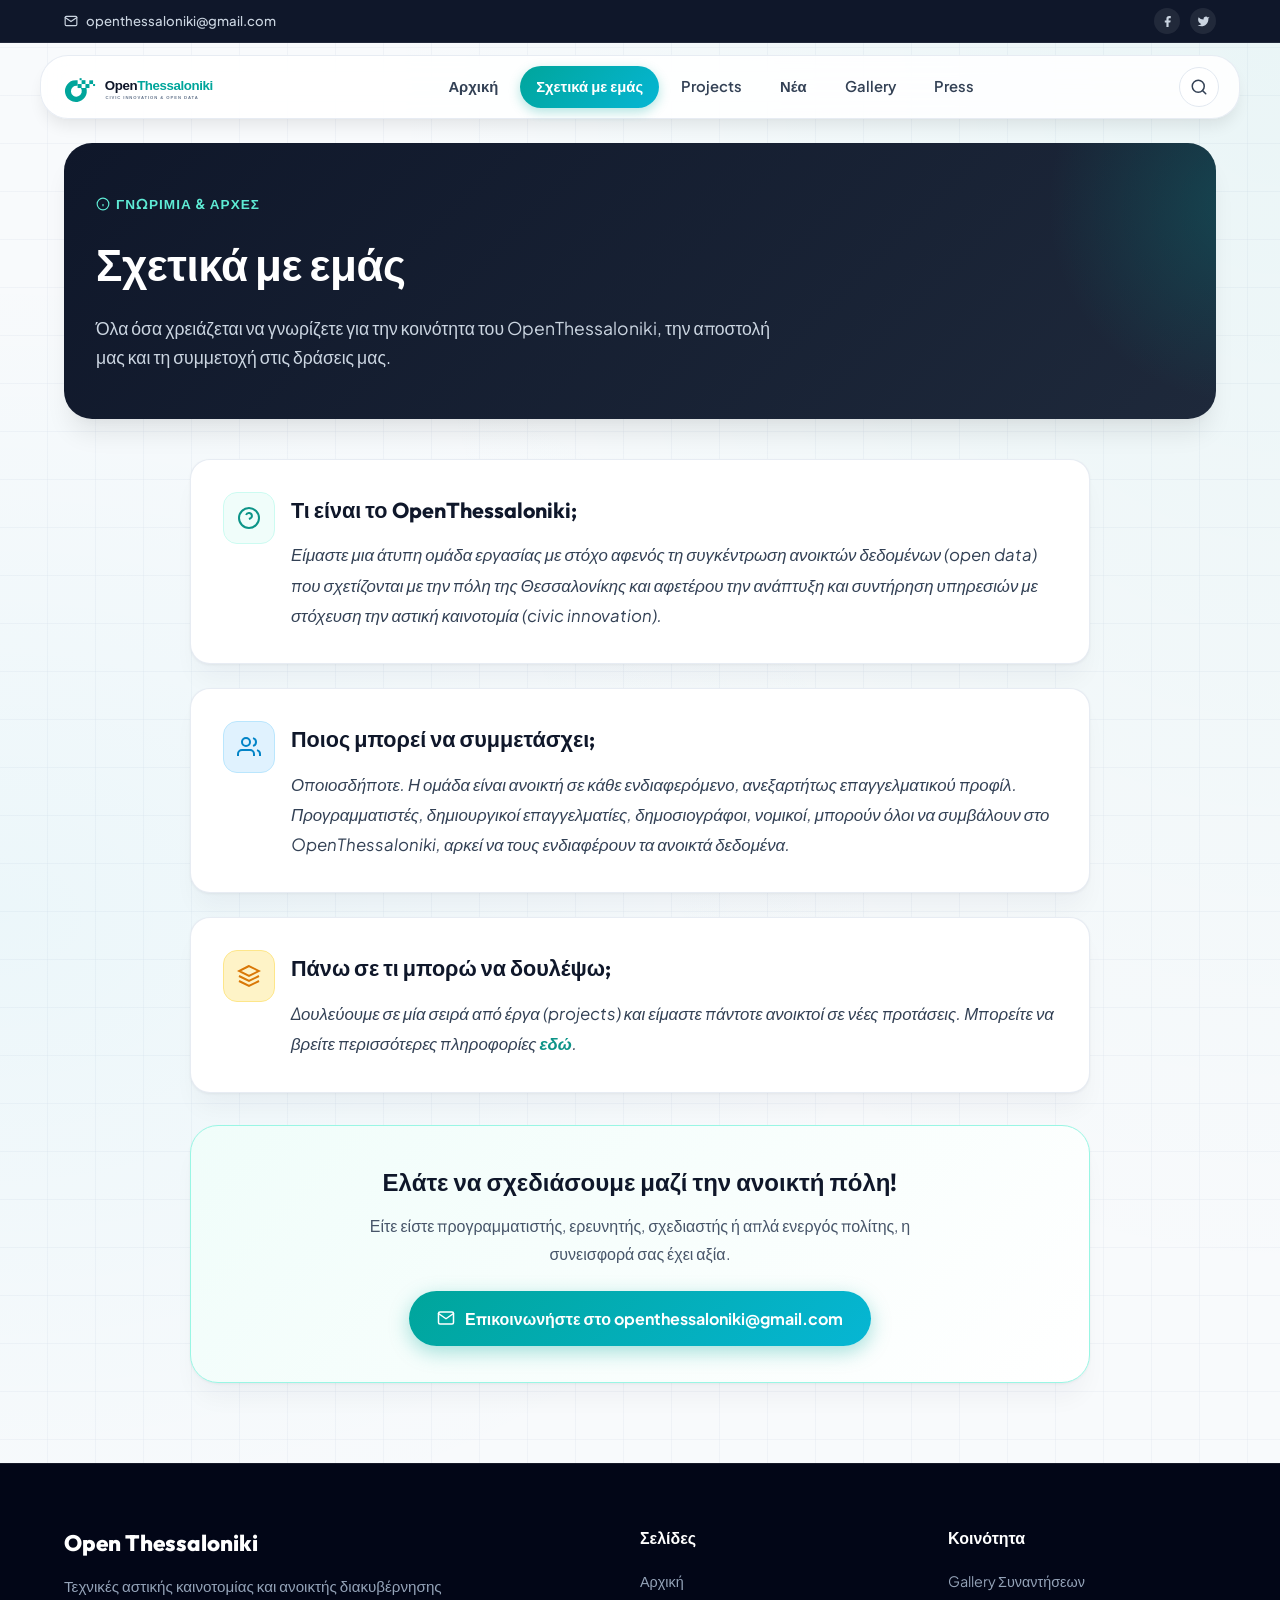
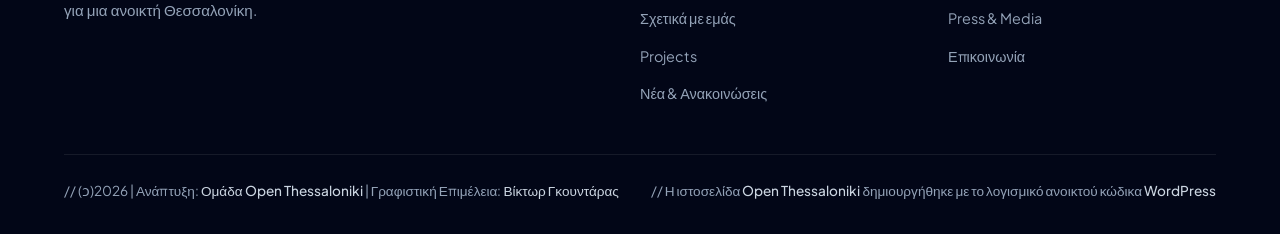
==== about.html @ 854322c7 "initial" ====
<!DOCTYPE html>
<html lang="el">
<head>
  <meta charset="UTF-8">
  <meta name="viewport" content="width=device-width, initial-scale=1.0">
  <title>Σχετικά με εμάς – Open Thessaloniki</title>
  <meta name="description" content="Μάθετε περισσότερα για την ομάδα του OpenThessaloniki, τις αρχές των ανοικτών δεδομένων και πώς μπορείτε να συμμετέχετε ενεργά.">
  <link rel="preconnect" href="https://fonts.googleapis.com">
  <link rel="preconnect" href="https://fonts.gstatic.com" crossorigin>
  <link rel="stylesheet" href="css/style.css">
  <link rel="icon" type="image/svg+xml" href="assets/icon.svg">
</head>
<body>

  <!-- Top Announcement Bar -->
  <div class="top-announcement">
    <div class="container">
      <a href="mailto:openthessaloniki@gmail.com" class="top-email" title="Mail Us">
        <svg width="14" height="14" viewBox="0 0 24 24" fill="none" stroke="currentColor" stroke-width="2" stroke-linecap="round" stroke-linejoin="round"><path d="M4 4h16c1.1 0 2 .9 2 2v12c0 1.1-.9 2-2 2H4c-1.1 0-2-.9-2-2V6c0-1.1.9-2 2-2z"></path><polyline points="22,6 12,13 2,6"></polyline></svg>
        openthessaloniki@gmail.com
      </a>
      <div class="top-socials">
        <a href="http://www.facebook.com/openthessaloniki" title="Open Thessaloniki on Facebook" target="_blank" rel="noopener noreferrer" aria-label="Facebook">
          <svg width="13" height="13" viewBox="0 0 24 24" fill="currentColor"><path d="M18 2h-3a5 5 0 0 0-5 5v3H7v4h3v8h4v-8h3l1-4h-4V7a1 1 0 0 1 1-1h3z"/></svg>
        </a>
        <a href="https://twitter.com/openthessalonik" title="Open Thessaloniki on Twitter" target="_blank" rel="noopener noreferrer" aria-label="Twitter">
          <svg width="13" height="13" viewBox="0 0 24 24" fill="currentColor"><path d="M23 3a10.9 10.9 0 0 1-3.14 1.53 4.48 4.48 0 0 0-7.86 3v1A10.66 10.66 0 0 1 3 4s-4 9 5 13a11.64 11.64 0 0 1-7 2c9 5 20 0 20-11.5a4.5 4.5 0 0 0-.08-.83A7.72 7.72 0 0 0 23 3z"/></svg>
        </a>
      </div>
    </div>
  </div>

  <!-- Floating Sticky Header -->
  <header class="site-header">
    <div class="navbar-container">
      <a href="index.html" class="brand-wrapper" title="Open Thessaloniki">
        <img src="assets/logo.svg" alt="Open Thessaloniki" class="brand-logo-img">
      </a>

      <button class="mobile-toggle-btn" aria-expanded="false" aria-label="Μενού πλοήγησης">
        <svg width="18" height="18" viewBox="0 0 24 24" fill="none" stroke="currentColor" stroke-width="2" stroke-linecap="round" stroke-linejoin="round"><line x1="3" y1="12" x2="21" y2="12"></line><line x1="3" y1="6" x2="21" y2="6"></line><line x1="3" y1="18" x2="21" y2="18"></line></svg>
        Μενού
      </button>

      <nav aria-label="Κεντρική Πλοήγηση">
        <ul class="nav-links-list">
          <li class="nav-item"><a href="index.html">Αρχική</a></li>
          <li class="nav-item active"><a href="about.html" aria-current="page">Σχετικά με εμάς</a></li>
          <li class="nav-item"><a href="projects.html">Projects</a></li>
          <li class="nav-item"><a href="news.html">Νέα</a></li>
          <li class="nav-item"><a href="gallery.html">Gallery</a></li>
          <li class="nav-item"><a href="press.html">Press</a></li>
        </ul>
      </nav>

      <div class="nav-actions">
        <button class="btn-icon search-toggle-btn" aria-label="Αναζήτηση">
          <svg width="18" height="18" viewBox="0 0 24 24" fill="none" stroke="currentColor" stroke-width="2" stroke-linecap="round" stroke-linejoin="round"><circle cx="11" cy="11" r="8"></circle><line x1="21" y1="21" x2="16.65" y2="16.65"></line></svg>
        </button>
        <div class="search-modal">
          <form class="search-form-wrap">
            <div class="search-input-group">
              <svg width="16" height="16" viewBox="0 0 24 24" fill="none" stroke="currentColor" stroke-width="2"><circle cx="11" cy="11" r="8"></circle><line x1="21" y1="21" x2="16.65" y2="16.65"></line></svg>
              <input type="search" placeholder="Αναζήτηση στην ιστοσελίδα..." class="search-input-field" aria-label="Όρος αναζήτησης">
              <button type="submit" class="btn-primary" style="padding: 6px 14px; font-size: 0.85rem;">Αναζήτηση</button>
            </div>
          </form>
        </div>
      </div>
    </div>
  </header>

  <main class="container">
    <!-- Page Header Banner -->
    <section class="page-header-banner">
      <span class="page-header-tag">
        <svg width="14" height="14" viewBox="0 0 24 24" fill="none" stroke="currentColor" stroke-width="2"><circle cx="12" cy="12" r="10"></circle><line x1="12" y1="16" x2="12" y2="12"></line><line x1="12" y1="8" x2="12.01" y2="8"></line></svg>
        Γνωριμία &amp; Αρχές
      </span>
      <h1 class="page-header-title">Σχετικά με εμάς</h1>
      <p class="page-header-lead">
        Όλα όσα χρειάζεται να γνωρίζετε για την κοινότητα του OpenThessaloniki, την αποστολή μας και τη συμμετοχή στις δράσεις μας.
      </p>
    </section>

    <!-- Q&A Content Cards -->
    <div style="max-width: 900px; margin: 0 auto 60px;">
      <!-- Question 1 -->
      <div class="bento-card" style="margin-bottom: 24px; padding: 32px;">
        <div style="display: flex; align-items: flex-start; gap: 16px;">
          <div class="bento-icon" style="margin-bottom: 0; flex-shrink: 0;">
            <svg width="24" height="24" viewBox="0 0 24 24" fill="none" stroke="currentColor" stroke-width="2"><circle cx="12" cy="12" r="10"></circle><path d="M9.09 9a3 3 0 0 1 5.83 1c0 2-3 3-3 3"></path><line x1="12" y1="17" x2="12.01" y2="17"></line></svg>
          </div>
          <div>
            <h2 style="font-family: var(--font-display); font-size: 1.35rem; color: var(--slate-900); margin-bottom: 12px; font-weight: 700;">
              Τι είναι το OpenThessaloniki;
            </h2>
            <p style="font-size: 1.05rem; color: var(--slate-700); font-style: italic; line-height: 1.8;">
              Είμαστε μια άτυπη ομάδα εργασίας με στόχο αφενός τη συγκέντρωση ανοικτών δεδομένων (open data) που σχετίζονται με την πόλη της Θεσσαλονίκης και αφετέρου την ανάπτυξη και συντήρηση υπηρεσιών με στόχευση την αστική καινοτομία (civic innovation).
            </p>
          </div>
        </div>
      </div>

      <!-- Question 2 -->
      <div class="bento-card" style="margin-bottom: 24px; padding: 32px;">
        <div style="display: flex; align-items: flex-start; gap: 16px;">
          <div class="bento-icon" style="margin-bottom: 0; flex-shrink: 0; background: #e0f2fe; color: #0284c7; border-color: #bae6fd;">
            <svg width="24" height="24" viewBox="0 0 24 24" fill="none" stroke="currentColor" stroke-width="2"><path d="M17 21v-2a4 4 0 0 0-4-4H5a4 4 0 0 0-4 4v2"></path><circle cx="9" cy="7" r="4"></circle><path d="M23 21v-2a4 4 0 0 0-3-3.87"></path><path d="M16 3.13a4 4 0 0 1 0 7.75"></path></svg>
          </div>
          <div>
            <h2 style="font-family: var(--font-display); font-size: 1.35rem; color: var(--slate-900); margin-bottom: 12px; font-weight: 700;">
              Ποιος μπορεί να συμμετάσχει;
            </h2>
            <p style="font-size: 1.05rem; color: var(--slate-700); font-style: italic; line-height: 1.8;">
              Οποιοσδήποτε. Η ομάδα είναι ανοικτή σε κάθε ενδιαφερόμενο, ανεξαρτήτως επαγγελματικού προφίλ. Προγραμματιστές, δημιουργικοί επαγγελματίες, δημοσιογράφοι, νομικοί, μπορούν όλοι να συμβάλουν στο OpenThessaloniki, αρκεί να τους ενδιαφέρουν τα ανοικτά δεδομένα.
            </p>
          </div>
        </div>
      </div>

      <!-- Question 3 -->
      <div class="bento-card" style="margin-bottom: 32px; padding: 32px;">
        <div style="display: flex; align-items: flex-start; gap: 16px;">
          <div class="bento-icon" style="margin-bottom: 0; flex-shrink: 0; background: #fef3c7; color: #d97706; border-color: #fde68a;">
            <svg width="24" height="24" viewBox="0 0 24 24" fill="none" stroke="currentColor" stroke-width="2"><polygon points="12 2 2 7 12 12 22 7 12 2"></polygon><polyline points="2 17 12 22 22 17"></polyline><polyline points="2 12 12 17 22 12"></polyline></svg>
          </div>
          <div>
            <h2 style="font-family: var(--font-display); font-size: 1.35rem; color: var(--slate-900); margin-bottom: 12px; font-weight: 700;">
              Πάνω σε τι μπορώ να δουλέψω;
            </h2>
            <p style="font-size: 1.05rem; color: var(--slate-700); font-style: italic; line-height: 1.8;">
              Δουλεύουμε σε μία σειρά από έργα (projects) και είμαστε πάντοτε ανοικτοί σε νέες προτάσεις. Μπορείτε να βρείτε περισσότερες πληροφορίες <a href="projects.html"><strong>εδώ</strong></a>.
            </p>
          </div>
        </div>
      </div>

      <!-- Contact Banner -->
      <div style="background: linear-gradient(135deg, var(--teal-50) 0%, #ffffff 100%); border: 1px solid var(--teal-200); border-radius: var(--radius-xl); padding: 36px; text-align: center; box-shadow: var(--shadow-card);">
        <h3 style="font-family: var(--font-display); font-size: 1.5rem; color: var(--slate-900); margin-bottom: 10px; font-weight: 700;">
          Ελάτε να σχεδιάσουμε μαζί την ανοικτή πόλη!
        </h3>
        <p style="color: var(--slate-600); max-width: 600px; margin: 0 auto 24px; font-size: 1rem;">
          Είτε είστε προγραμματιστής, ερευνητής, σχεδιαστής ή απλά ενεργός πολίτης, η συνεισφορά σας έχει αξία.
        </p>
        <a href="mailto:openthessaloniki@gmail.com" class="btn-primary">
          <svg width="18" height="18" viewBox="0 0 24 24" fill="none" stroke="currentColor" stroke-width="2" stroke-linecap="round" stroke-linejoin="round"><path d="M4 4h16c1.1 0 2 .9 2 2v12c0 1.1-.9 2-2 2H4c-1.1 0-2-.9-2-2V6c0-1.1.9-2 2-2z"></path><polyline points="22,6 12,13 2,6"></polyline></svg>
          Επικοινωνήστε στο openthessaloniki@gmail.com
        </a>
      </div>
    </div>
  </main>

  <!-- Modern Footer -->
  <footer class="site-main-footer">
    <div class="container">
      <div class="footer-grid-top">
        <div>
          <div class="footer-brand-title">Open Thessaloniki</div>
          <p class="footer-brand-desc">
            Τεχνικές αστικής καινοτομίας και ανοικτής διακυβέρνησης για μια ανοικτή Θεσσαλονίκη.
          </p>
        </div>

        <div class="footer-nav-col">
          <h4>Σελίδες</h4>
          <ul>
            <li><a href="index.html">Αρχική</a></li>
            <li><a href="about.html">Σχετικά με εμάς</a></li>
            <li><a href="projects.html">Projects</a></li>
            <li><a href="news.html">Νέα &amp; Ανακοινώσεις</a></li>
          </ul>
        </div>

        <div class="footer-nav-col">
          <h4>Κοινότητα</h4>
          <ul>
            <li><a href="gallery.html">Gallery Συναντήσεων</a></li>
            <li><a href="press.html">Press &amp; Media</a></li>
            <li><a href="mailto:openthessaloniki@gmail.com">Επικοινωνία</a></li>
          </ul>
        </div>
      </div>

      <div class="footer-bottom-legal">
        <div>
          // (ɔ)2026 | Ανάπτυξη: <a href="index.html">Ομάδα Open Thessaloniki</a> | Γραφιστική Επιμέλεια: <a href="https://www.behance.net/victwr" target="_blank" rel="noopener noreferrer">Βίκτωρ Γκουντάρας</a>
        </div>
        <div>
          // Η ιστοσελίδα <a href="index.html">Open Thessaloniki</a> δημιουργήθηκε με το λογισμικό ανοικτού κώδικα <a href="https://www.wordpress.org" target="_blank" rel="noopener noreferrer">WordPress</a>
        </div>
      </div>
    </div>
  </footer>

  <button class="fab-back-to-top" aria-label="Επιστροφή στην κορυφή">
    <svg width="22" height="22" viewBox="0 0 24 24" fill="none" stroke="currentColor" stroke-width="2.5" stroke-linecap="round" stroke-linejoin="round"><polyline points="18 15 12 9 6 15"></polyline></svg>
  </button>

  <script src="js/main.js"></script>
</body>
</html>
---- css/style.css ----
/* ==========================================================================
   Open Thessaloniki - Ultra-Modern Civic Tech Design System (2026)
   ========================================================================== */

@import url('https://fonts.googleapis.com/css2?family=Outfit:wght@400;500;600;700;800;900&family=Plus+Jakarta+Sans:ital,wght@0,300;0,400;0,500;0,600;0,700;0,800;1,400;1,600&family=JetBrains+Mono:wght@400;600&display=swap');

:root {
  /* Brand Colors */
  --teal-50: #f0fdfa;
  --teal-100: #ccfbf1;
  --teal-200: #99f6e4;
  --teal-300: #5eead4;
  --teal-400: #2dd4bf;
  --teal-500: #00a59b;
  --teal-600: #0d9488;
  --teal-700: #0f766e;
  --teal-800: #115e59;
  --teal-900: #134e4a;
  --teal-accent: #00f2fe;

  --cyan-400: #22d3ee;
  --cyan-500: #06b6d4;
  --blue-600: #2563eb;
  --indigo-600: #4f46e5;

  /* Neutral Slate Palette */
  --slate-50: #f8fafc;
  --slate-100: #f1f5f9;
  --slate-200: #e2e8f0;
  --slate-300: #cbd5e1;
  --slate-400: #94a3b8;
  --slate-500: #64748b;
  --slate-600: #475569;
  --slate-700: #334155;
  --slate-800: #1e293b;
  --slate-900: #0f172a;
  --slate-950: #020617;

  /* Theme Tokens */
  --bg-page: #f8fafc;
  --bg-surface: #ffffff;
  --bg-surface-glass: rgba(255, 255, 255, 0.85);
  --bg-surface-alt: #f1f5f9;
  --text-title: #0f172a;
  --text-body: #334155;
  --text-muted: #64748b;
  --text-subtle: #94a3b8;

  --border-subtle: rgba(226, 232, 240, 0.8);
  --border-glass: rgba(255, 255, 255, 0.4);
  --border-focus: var(--teal-500);

  /* Gradients */
  --gradient-brand: linear-gradient(135deg, #00a59b 0%, #06b6d4 100%);
  --gradient-brand-glow: linear-gradient(135deg, rgba(0, 165, 155, 0.15) 0%, rgba(6, 182, 212, 0.15) 100%);
  --gradient-dark: linear-gradient(180deg, #0f172a 0%, #020617 100%);
  --gradient-hero: radial-gradient(circle at 50% 0%, rgba(0, 165, 155, 0.12) 0%, rgba(6, 182, 212, 0.05) 45%, transparent 70%);

  /* Shadows */
  --shadow-sm: 0 1px 2px 0 rgba(0, 0, 0, 0.05);
  --shadow-md: 0 4px 6px -1px rgba(0, 0, 0, 0.07), 0 2px 4px -2px rgba(0, 0, 0, 0.05);
  --shadow-lg: 0 10px 15px -3px rgba(0, 0, 0, 0.08), 0 4px 6px -4px rgba(0, 0, 0, 0.03);
  --shadow-xl: 0 20px 25px -5px rgba(0, 0, 0, 0.08), 0 8px 10px -6px rgba(0, 0, 0, 0.03);
  --shadow-glow: 0 0 25px rgba(0, 165, 155, 0.25);
  --shadow-card: 0 1px 3px rgba(0, 0, 0, 0.05), 0 20px 25px -5px rgba(15, 23, 42, 0.04);

  /* Typography */
  --font-display: 'Outfit', -apple-system, BlinkMacSystemFont, sans-serif;
  --font-sans: 'Plus Jakarta Sans', -apple-system, BlinkMacSystemFont, sans-serif;
  --font-mono: 'JetBrains Mono', monospace;

  /* Layout */
  --radius-xs: 4px;
  --radius-sm: 8px;
  --radius-md: 14px;
  --radius-lg: 20px;
  --radius-xl: 28px;
  --radius-full: 9999px;
  --container-max: 1200px;
  --transition-fast: 0.15s ease;
  --transition-smooth: 0.3s cubic-bezier(0.16, 1, 0.3, 1);
}

/* Base Setup */
*, *::before, *::after {
  box-sizing: border-box;
  margin: 0;
  padding: 0;
}

html {
  scroll-behavior: smooth;
  font-size: 16px;
  -webkit-text-size-adjust: 100%;
}

body {
  font-family: var(--font-sans);
  background-color: var(--bg-page);
  color: var(--text-body);
  line-height: 1.7;
  overflow-x: hidden;
  position: relative;
  background-image: 
    radial-gradient(at 100% 0%, rgba(0, 165, 155, 0.06) 0px, transparent 50%),
    radial-gradient(at 0% 50%, rgba(6, 182, 212, 0.05) 0px, transparent 50%),
    linear-gradient(to right, rgba(226, 232, 240, 0.4) 1px, transparent 1px),
    linear-gradient(to bottom, rgba(226, 232, 240, 0.4) 1px, transparent 1px);
  background-size: 100% 100%, 100% 100%, 48px 48px, 48px 48px;
  background-position: 0 0, 0 0, -1px -1px, -1px -1px;
}

a {
  color: var(--teal-600);
  text-decoration: none;
  transition: color var(--transition-fast), transform var(--transition-fast);
}

a:hover {
  color: var(--teal-700);
}

img {
  max-width: 100%;
  height: auto;
  display: block;
}

/* Containers */
.container {
  width: 100%;
  max-width: var(--container-max);
  margin-left: auto;
  margin-right: auto;
  padding-left: 24px;
  padding-right: 24px;
}

@media (max-width: 640px) {
  .container {
    padding-left: 16px;
    padding-right: 16px;
  }
}

/* ==========================================================================
   Header & Floating Navigation Bar
   ========================================================================== */

.top-announcement {
  background: var(--slate-900);
  color: var(--slate-300);
  font-size: 0.825rem;
  padding: 8px 0;
  border-bottom: 1px solid rgba(255, 255, 255, 0.08);
}

.top-announcement .container {
  display: flex;
  justify-content: space-between;
  align-items: center;
}

.top-email {
  display: inline-flex;
  align-items: center;
  gap: 8px;
  color: var(--slate-300);
  font-weight: 500;
}

.top-email:hover {
  color: var(--teal-400);
}

.top-socials {
  display: flex;
  align-items: center;
  gap: 10px;
}

.top-socials a {
  display: inline-flex;
  align-items: center;
  justify-content: center;
  width: 26px;
  height: 26px;
  border-radius: var(--radius-full);
  background: rgba(255, 255, 255, 0.08);
  color: var(--slate-300);
  transition: var(--transition-fast);
}

.top-socials a:hover {
  background: var(--teal-500);
  color: #ffffff;
  transform: translateY(-2px);
}

/* Floating Sticky Header */
.site-header {
  position: sticky;
  top: 16px;
  z-index: 100;
  padding: 0 16px;
  margin-top: 12px;
  margin-bottom: 24px;
}

@media (max-width: 768px) {
  .site-header {
    top: 8px;
    padding: 0 8px;
    margin-top: 8px;
  }
}

.navbar-container {
  background: rgba(255, 255, 255, 0.88);
  backdrop-filter: blur(16px);
  -webkit-backdrop-filter: blur(16px);
  border: 1px solid var(--border-subtle);
  box-shadow: var(--shadow-lg);
  border-radius: var(--radius-xl);
  padding: 10px 20px;
  display: flex;
  align-items: center;
  justify-content: space-between;
  max-width: var(--container-max);
  margin: 0 auto;
  transition: var(--transition-smooth);
}

.brand-wrapper {
  display: flex;
  align-items: center;
  gap: 12px;
  text-decoration: none;
}

.brand-logo-img {
  height: 42px;
  width: auto;
}

/* Nav Links */
.nav-links-list {
  display: flex;
  align-items: center;
  gap: 6px;
  list-style: none;
}

.nav-item a {
  display: inline-flex;
  align-items: center;
  padding: 8px 16px;
  font-size: 0.925rem;
  font-weight: 600;
  color: var(--slate-700);
  border-radius: var(--radius-full);
  transition: var(--transition-fast);
  text-decoration: none;
}

.nav-item a:hover {
  color: var(--teal-600);
  background: var(--teal-50);
}

.nav-item.active a {
  background: var(--gradient-brand);
  color: #ffffff;
  box-shadow: 0 4px 12px rgba(0, 165, 155, 0.3);
}

/* Nav Action Buttons */
.nav-actions {
  display: flex;
  align-items: center;
  gap: 8px;
}

.btn-icon {
  width: 40px;
  height: 40px;
  border-radius: var(--radius-full);
  border: 1px solid var(--slate-200);
  background: #ffffff;
  color: var(--slate-700);
  display: inline-flex;
  align-items: center;
  justify-content: center;
  cursor: pointer;
  transition: var(--transition-fast);
}

.btn-icon:hover {
  border-color: var(--teal-500);
  color: var(--teal-600);
  background: var(--teal-50);
}

/* Mobile Nav Toggle */
.mobile-toggle-btn {
  display: none;
  background: var(--slate-100);
  border: 1px solid var(--slate-200);
  padding: 8px 14px;
  border-radius: var(--radius-full);
  font-weight: 600;
  font-size: 0.875rem;
  color: var(--slate-800);
  cursor: pointer;
  align-items: center;
  gap: 6px;
}

@media (max-width: 900px) {
  .mobile-toggle-btn {
    display: inline-flex;
  }

  .nav-links-list {
    display: none;
    position: absolute;
    top: calc(100% + 8px);
    left: 16px;
    right: 16px;
    background: rgba(255, 255, 255, 0.98);
    backdrop-filter: blur(20px);
    border: 1px solid var(--border-subtle);
    border-radius: var(--radius-lg);
    box-shadow: var(--shadow-xl);
    flex-direction: column;
    padding: 16px;
    gap: 8px;
    z-index: 150;
  }

  .nav-links-list.is-open {
    display: flex;
  }

  .nav-item {
    width: 100%;
  }

  .nav-item a {
    width: 100%;
    padding: 12px 18px;
    border-radius: var(--radius-md);
  }
}

/* Search Dropdown Modal */
.search-modal {
  position: absolute;
  top: calc(100% + 12px);
  right: 16px;
  width: min(420px, calc(100vw - 32px));
  background: #ffffff;
  border: 1px solid var(--slate-200);
  border-radius: var(--radius-lg);
  box-shadow: var(--shadow-xl);
  padding: 16px;
  z-index: 200;
  opacity: 0;
  visibility: hidden;
  transform: translateY(-8px);
  transition: var(--transition-smooth);
}

.search-modal.is-active {
  opacity: 1;
  visibility: visible;
  transform: translateY(0);
}

.search-input-group {
  display: flex;
  align-items: center;
  background: var(--slate-50);
  border: 1px solid var(--slate-200);
  border-radius: var(--radius-md);
  padding: 6px 12px;
  gap: 8px;
}

.search-input-group:focus-within {
  border-color: var(--teal-500);
  box-shadow: 0 0 0 3px rgba(0, 165, 155, 0.15);
  background: #ffffff;
}

.search-input-field {
  flex: 1;
  border: none;
  background: transparent;
  padding: 8px 0;
  font-size: 0.95rem;
  font-family: inherit;
  outline: none;
}

/* ==========================================================================
   Hero Section
   ========================================================================== */

.hero-section {
  position: relative;
  padding: 48px 0 64px;
  text-align: center;
}

.hero-badge {
  display: inline-flex;
  align-items: center;
  gap: 8px;
  padding: 6px 16px;
  background: var(--teal-50);
  border: 1px solid var(--teal-200);
  border-radius: var(--radius-full);
  color: var(--teal-800);
  font-size: 0.85rem;
  font-weight: 700;
  letter-spacing: 0.5px;
  text-transform: uppercase;
  margin-bottom: 24px;
  box-shadow: 0 2px 8px rgba(0, 165, 155, 0.1);
}

.hero-badge-pulse {
  width: 8px;
  height: 8px;
  border-radius: 50%;
  background: var(--teal-500);
  box-shadow: 0 0 0 0 rgba(0, 165, 155, 0.7);
  animation: pulseGlow 2s infinite;
}

@keyframes pulseGlow {
  0% { transform: scale(0.95); box-shadow: 0 0 0 0 rgba(0, 165, 155, 0.7); }
  70% { transform: scale(1); box-shadow: 0 0 0 8px rgba(0, 165, 155, 0); }
  100% { transform: scale(0.95); box-shadow: 0 0 0 0 rgba(0, 165, 155, 0); }
}

.hero-headline {
  font-family: var(--font-display);
  font-size: clamp(2rem, 4.5vw, 3.4rem);
  font-weight: 800;
  line-height: 1.2;
  color: var(--slate-900);
  max-width: 860px;
  margin: 0 auto 20px;
  letter-spacing: -0.02em;
}

.hero-headline-gradient {
  background: var(--gradient-brand);
  -webkit-background-clip: text;
  -webkit-text-fill-color: transparent;
}

.hero-description {
  font-size: clamp(1.05rem, 2vw, 1.25rem);
  color: var(--slate-600);
  max-width: 780px;
  margin: 0 auto 36px;
  line-height: 1.8;
}

.hero-cta-group {
  display: flex;
  align-items: center;
  justify-content: center;
  flex-wrap: wrap;
  gap: 16px;
  margin-bottom: 54px;
}

/* Buttons */
.btn-primary {
  display: inline-flex;
  align-items: center;
  gap: 10px;
  background: var(--gradient-brand);
  color: #ffffff !important;
  font-weight: 700;
  font-size: 1rem;
  padding: 14px 28px;
  border-radius: var(--radius-full);
  border: none;
  cursor: pointer;
  box-shadow: 0 6px 20px rgba(0, 165, 155, 0.35);
  transition: var(--transition-smooth);
  text-decoration: none;
}

.btn-primary:hover {
  transform: translateY(-2px);
  box-shadow: 0 8px 25px rgba(0, 165, 155, 0.45);
}

.btn-secondary {
  display: inline-flex;
  align-items: center;
  gap: 10px;
  background: #ffffff;
  color: var(--slate-800) !important;
  font-weight: 600;
  font-size: 1rem;
  padding: 14px 26px;
  border-radius: var(--radius-full);
  border: 1px solid var(--slate-200);
  box-shadow: var(--shadow-sm);
  transition: var(--transition-smooth);
  text-decoration: none;
}

.btn-secondary:hover {
  border-color: var(--teal-400);
  background: var(--teal-50);
  color: var(--teal-700) !important;
  transform: translateY(-2px);
}

/* Metric / Stat Pillars */
.stats-grid {
  display: grid;
  grid-template-columns: repeat(auto-fit, minmax(200px, 1fr));
  gap: 20px;
  max-width: 960px;
  margin: 0 auto;
}

.stat-card {
  background: #ffffff;
  border: 1px solid var(--border-subtle);
  border-radius: var(--radius-lg);
  padding: 24px 20px;
  box-shadow: var(--shadow-card);
  text-align: center;
  transition: var(--transition-smooth);
}

.stat-card:hover {
  transform: translateY(-4px);
  border-color: var(--teal-300);
  box-shadow: var(--shadow-xl);
}

.stat-number {
  font-family: var(--font-display);
  font-size: 2.2rem;
  font-weight: 800;
  color: var(--teal-600);
  line-height: 1.1;
  margin-bottom: 4px;
}

.stat-label {
  font-size: 0.875rem;
  font-weight: 600;
  color: var(--slate-500);
  text-transform: uppercase;
  letter-spacing: 0.5px;
}

/* ==========================================================================
   Page Banners (Internal Pages)
   ========================================================================== */

.page-header-banner {
  background: linear-gradient(135deg, #0f172a 0%, #1e293b 100%);
  color: #ffffff;
  border-radius: var(--radius-xl);
  padding: 48px 32px;
  margin-bottom: 40px;
  position: relative;
  overflow: hidden;
  box-shadow: var(--shadow-xl);
}

.page-header-banner::after {
  content: '';
  position: absolute;
  top: -50%;
  right: -20%;
  width: 400px;
  height: 400px;
  background: radial-gradient(circle, rgba(0, 165, 155, 0.25) 0%, transparent 70%);
  pointer-events: none;
}

.page-header-tag {
  display: inline-flex;
  align-items: center;
  gap: 6px;
  color: var(--teal-300);
  font-size: 0.85rem;
  font-weight: 700;
  text-transform: uppercase;
  letter-spacing: 1px;
  margin-bottom: 12px;
}

.page-header-title {
  font-family: var(--font-display);
  font-size: clamp(2rem, 3.5vw, 2.75rem);
  font-weight: 800;
  color: #ffffff;
  margin-bottom: 12px;
  letter-spacing: -0.01em;
}

.page-header-lead {
  font-size: 1.1rem;
  color: var(--slate-300);
  max-width: 700px;
  line-height: 1.6;
}

/* ==========================================================================
   Section Layouts & Bento Grids
   ========================================================================== */

.section-title-wrap {
  text-align: center;
  max-width: 680px;
  margin: 0 auto 36px;
}

.section-badge {
  color: var(--teal-600);
  font-weight: 700;
  font-size: 0.85rem;
  text-transform: uppercase;
  letter-spacing: 1px;
  margin-bottom: 8px;
  display: block;
}

.section-heading {
  font-family: var(--font-display);
  font-size: clamp(1.75rem, 3vw, 2.25rem);
  font-weight: 800;
  color: var(--slate-900);
  line-height: 1.25;
}

/* Bento Grid */
.bento-grid {
  display: grid;
  grid-template-columns: repeat(12, 1fr);
  gap: 24px;
  margin-bottom: 48px;
}

.bento-col-12 { grid-column: span 12; }
.bento-col-8  { grid-column: span 8; }
.bento-col-6  { grid-column: span 6; }
.bento-col-4  { grid-column: span 4; }

@media (max-width: 900px) {
  .bento-col-8, .bento-col-6, .bento-col-4 {
    grid-column: span 12;
  }
}

.bento-card {
  background: #ffffff;
  border: 1px solid var(--border-subtle);
  border-radius: var(--radius-lg);
  padding: 32px;
  box-shadow: var(--shadow-card);
  transition: var(--transition-smooth);
  display: flex;
  flex-direction: column;
  justify-content: space-between;
  position: relative;
  overflow: hidden;
}

.bento-card:hover {
  transform: translateY(-4px);
  box-shadow: var(--shadow-xl);
  border-color: var(--teal-200);
}

.bento-icon {
  width: 52px;
  height: 52px;
  border-radius: var(--radius-md);
  background: var(--teal-50);
  color: var(--teal-600);
  display: inline-flex;
  align-items: center;
  justify-content: center;
  margin-bottom: 20px;
  border: 1px solid var(--teal-100);
}

.bento-title {
  font-family: var(--font-display);
  font-size: 1.35rem;
  font-weight: 700;
  color: var(--slate-900);
  margin-bottom: 12px;
}

.bento-text {
  font-size: 0.975rem;
  color: var(--slate-600);
  line-height: 1.7;
  margin-bottom: 20px;
}

/* ==========================================================================
   Projects Showcases
   ========================================================================== */

.project-showcase {
  background: #ffffff;
  border: 1px solid var(--border-subtle);
  border-radius: var(--radius-xl);
  padding: 36px;
  margin-bottom: 40px;
  box-shadow: var(--shadow-card);
}

@media (max-width: 640px) {
  .project-showcase {
    padding: 22px;
  }
}

.project-badge-pill {
  display: inline-flex;
  align-items: center;
  gap: 6px;
  background: var(--teal-50);
  border: 1px solid var(--teal-200);
  color: var(--teal-700);
  padding: 4px 12px;
  border-radius: var(--radius-full);
  font-size: 0.8rem;
  font-weight: 700;
  text-transform: uppercase;
  margin-bottom: 16px;
}

.user-story-blueprint {
  background: linear-gradient(135deg, #0f172a 0%, #1e293b 100%);
  color: #ffffff;
  border-radius: var(--radius-lg);
  padding: 24px 28px;
  margin: 24px 0;
  position: relative;
}

.user-story-line {
  font-family: var(--font-mono);
  font-size: 1.05rem;
  padding: 8px 0;
  display: flex;
  align-items: center;
  gap: 12px;
  border-bottom: 1px dashed rgba(255, 255, 255, 0.12);
}

.user-story-line:last-child {
  border-bottom: none;
}

.user-story-keyword {
  color: var(--teal-300);
  font-weight: 700;
}

.preview-mockup-row {
  display: grid;
  grid-template-columns: repeat(auto-fit, minmax(280px, 1fr));
  gap: 20px;
  margin: 28px 0;
}

.preview-mockup-box {
  background: var(--slate-50);
  border: 1px solid var(--slate-200);
  border-radius: var(--radius-md);
  padding: 16px;
  text-align: center;
}

.preview-mockup-box img {
  border-radius: var(--radius-sm);
  margin: 0 auto;
  cursor: zoom-in;
  transition: transform 0.3s ease;
  box-shadow: var(--shadow-md);
}

.preview-mockup-box img:hover {
  transform: scale(1.03);
}

.video-player-frame {
  position: relative;
  padding-bottom: 56.25%;
  height: 0;
  overflow: hidden;
  border-radius: var(--radius-lg);
  margin: 24px 0;
  background: #000000;
  box-shadow: var(--shadow-lg);
}

.video-player-frame iframe {
  position: absolute;
  top: 0;
  left: 0;
  width: 100%;
  height: 100%;
  border: none;
}

/* ==========================================================================
   News & Articles
   ========================================================================== */

.filter-pills-bar {
  display: flex;
  align-items: center;
  justify-content: space-between;
  flex-wrap: wrap;
  gap: 14px;
  padding: 16px 20px;
  background: #ffffff;
  border: 1px solid var(--border-subtle);
  border-radius: var(--radius-lg);
  box-shadow: var(--shadow-sm);
  margin-bottom: 32px;
}

.filter-pill-btn {
  background: var(--slate-100);
  border: 1px solid transparent;
  color: var(--slate-700);
  font-weight: 600;
  font-size: 0.875rem;
  padding: 8px 18px;
  border-radius: var(--radius-full);
  cursor: pointer;
  transition: var(--transition-fast);
}

.filter-pill-btn:hover,
.filter-pill-btn.is-active {
  background: var(--teal-600);
  color: #ffffff;
}

.news-card-article {
  background: #ffffff;
  border: 1px solid var(--border-subtle);
  border-radius: var(--radius-lg);
  padding: 32px;
  margin-bottom: 28px;
  box-shadow: var(--shadow-card);
  transition: var(--transition-smooth);
}

.news-card-article:hover {
  border-color: var(--teal-200);
  box-shadow: var(--shadow-lg);
}

.news-card-meta {
  display: flex;
  align-items: center;
  gap: 16px;
  font-size: 0.85rem;
  color: var(--slate-500);
  margin-bottom: 12px;
}

.news-card-title {
  font-family: var(--font-display);
  font-size: 1.5rem;
  font-weight: 700;
  color: var(--slate-900);
  margin-bottom: 14px;
}

.news-card-body {
  color: var(--slate-600);
  line-height: 1.8;
  font-size: 1rem;
}

.news-tags-group {
  display: flex;
  flex-wrap: wrap;
  gap: 8px;
  margin-top: 20px;
}

.news-tag-badge {
  background: var(--slate-100);
  color: var(--slate-600);
  font-size: 0.8rem;
  font-weight: 600;
  padding: 3px 12px;
  border-radius: var(--radius-full);
}

/* ==========================================================================
   Gallery Modern Grid
   ========================================================================== */

.modern-gallery-grid {
  display: grid;
  grid-template-columns: repeat(auto-fill, minmax(320px, 1fr));
  gap: 28px;
}

.gallery-tile {
  background: #ffffff;
  border: 1px solid var(--border-subtle);
  border-radius: var(--radius-lg);
  overflow: hidden;
  box-shadow: var(--shadow-card);
  transition: var(--transition-smooth);
}

.gallery-tile:hover {
  transform: translateY(-6px);
  box-shadow: var(--shadow-xl);
}

.gallery-tile-cover {
  position: relative;
  height: 220px;
  overflow: hidden;
  cursor: zoom-in;
}

.gallery-tile-cover img {
  width: 100%;
  height: 100%;
  object-fit: cover;
  transition: transform 0.5s ease;
}

.gallery-tile:hover .gallery-tile-cover img {
  transform: scale(1.08);
}

.gallery-tile-overlay {
  position: absolute;
  inset: 0;
  background: linear-gradient(180deg, transparent 50%, rgba(15, 23, 42, 0.8) 100%);
  display: flex;
  align-items: flex-end;
  padding: 16px;
  color: #ffffff;
  opacity: 0;
  transition: var(--transition-fast);
}

.gallery-tile:hover .gallery-tile-overlay {
  opacity: 1;
}

.gallery-tile-body {
  padding: 20px;
}

.gallery-tile-title {
  font-family: var(--font-display);
  font-size: 1.2rem;
  font-weight: 700;
  color: var(--slate-900);
  margin-bottom: 6px;
}

.gallery-tile-date {
  font-size: 0.825rem;
  color: var(--teal-600);
  font-weight: 600;
  margin-bottom: 8px;
}

.gallery-tile-desc {
  font-size: 0.9rem;
  color: var(--slate-500);
  line-height: 1.5;
}

/* ==========================================================================
   Press Showcase
   ========================================================================== */

.press-timeline {
  display: flex;
  flex-direction: column;
  gap: 20px;
  margin: 24px 0 40px;
}

.press-card-item {
  display: flex;
  align-items: flex-start;
  gap: 20px;
  padding: 24px;
  background: #ffffff;
  border: 1px solid var(--border-subtle);
  border-radius: var(--radius-lg);
  box-shadow: var(--shadow-card);
  transition: var(--transition-smooth);
}

.press-card-item:hover {
  transform: translateX(6px);
  border-color: var(--teal-300);
  box-shadow: var(--shadow-lg);
}

.press-media-icon {
  width: 48px;
  height: 48px;
  border-radius: var(--radius-md);
  background: var(--teal-50);
  color: var(--teal-600);
  display: flex;
  align-items: center;
  justify-content: center;
  flex-shrink: 0;
}

.press-media-icon.video {
  background: #fee2e2;
  color: #ef4444;
}

.press-card-heading {
  font-family: var(--font-display);
  font-size: 1.15rem;
  font-weight: 700;
  color: var(--slate-900);
  margin-bottom: 4px;
}

.press-card-outlet {
  font-size: 0.875rem;
  color: var(--slate-500);
  font-weight: 500;
}

/* ==========================================================================
   Footer
   ========================================================================== */

.site-main-footer {
  background: var(--slate-950);
  color: var(--slate-400);
  padding: 60px 0 32px;
  margin-top: 80px;
  border-top: 1px solid rgba(255, 255, 255, 0.08);
}

.footer-grid-top {
  display: grid;
  grid-template-columns: 2fr 1fr 1fr;
  gap: 40px;
  margin-bottom: 48px;
}

@media (max-width: 768px) {
  .footer-grid-top {
    grid-template-columns: 1fr;
    gap: 32px;
  }
}

.footer-brand-title {
  font-family: var(--font-display);
  font-size: 1.4rem;
  font-weight: 800;
  color: #ffffff;
  margin-bottom: 12px;
}

.footer-brand-desc {
  font-size: 0.95rem;
  color: var(--slate-400);
  max-width: 400px;
  line-height: 1.6;
}

.footer-nav-col h4 {
  color: #ffffff;
  font-size: 1rem;
  font-weight: 700;
  margin-bottom: 16px;
}

.footer-nav-col ul {
  list-style: none;
  display: flex;
  flex-direction: column;
  gap: 10px;
}

.footer-nav-col a {
  color: var(--slate-400);
  font-size: 0.9rem;
  transition: var(--transition-fast);
}

.footer-nav-col a:hover {
  color: var(--teal-400);
}

.footer-bottom-legal {
  border-top: 1px solid rgba(255, 255, 255, 0.08);
  padding-top: 24px;
  display: flex;
  justify-content: space-between;
  align-items: center;
  flex-wrap: wrap;
  gap: 16px;
  font-size: 0.85rem;
}

.footer-bottom-legal a {
  color: var(--slate-300);
  font-weight: 500;
}

.footer-bottom-legal a:hover {
  color: var(--teal-400);
}

/* Back to top floating */
.fab-back-to-top {
  position: fixed;
  bottom: 28px;
  right: 28px;
  width: 48px;
  height: 48px;
  border-radius: var(--radius-full);
  background: var(--gradient-brand);
  color: #ffffff;
  display: flex;
  align-items: center;
  justify-content: center;
  box-shadow: 0 4px 15px rgba(0, 165, 155, 0.4);
  border: none;
  cursor: pointer;
  opacity: 0;
  visibility: hidden;
  transform: translateY(12px);
  transition: var(--transition-smooth);
  z-index: 99;
}

.fab-back-to-top.is-visible {
  opacity: 1;
  visibility: visible;
  transform: translateY(0);
}

.fab-back-to-top:hover {
  transform: translateY(-3px);
  box-shadow: 0 8px 25px rgba(0, 165, 155, 0.5);
}

/* Lightbox Modal */
.image-lightbox-overlay {
  position: fixed;
  inset: 0;
  background: rgba(2, 6, 23, 0.92);
  backdrop-filter: blur(12px);
  display: flex;
  align-items: center;
  justify-content: center;
  z-index: 1000;
  opacity: 0;
  visibility: hidden;
  transition: var(--transition-smooth);
  padding: 24px;
}

.image-lightbox-overlay.is-active {
  opacity: 1;
  visibility: visible;
}

.image-lightbox-card {
  position: relative;
  max-width: 960px;
  width: 100%;
  text-align: center;
}

.image-lightbox-frame {
  max-height: 80vh;
  max-width: 100%;
  margin: 0 auto;
  border-radius: var(--radius-md);
  box-shadow: var(--shadow-xl);
}

.image-lightbox-caption {
  color: #ffffff;
  margin-top: 16px;
  font-size: 1.05rem;
  font-weight: 500;
}

.image-lightbox-close {
  position: absolute;
  top: -48px;
  right: 0;
  color: #ffffff;
  font-size: 2rem;
  background: none;
  border: none;
  cursor: pointer;
}

.image-lightbox-arrow {
  position: absolute;
  top: 50%;
  transform: translateY(-50%);
  width: 48px;
  height: 48px;
  border-radius: var(--radius-full);
  background: rgba(255, 255, 255, 0.15);
  color: #ffffff;
  border: none;
  display: flex;
  align-items: center;
  justify-content: center;
  cursor: pointer;
  transition: var(--transition-fast);
}

.image-lightbox-arrow:hover {
  background: var(--teal-500);
}

.image-lightbox-arrow.prev { left: -64px; }
.image-lightbox-arrow.next { right: -64px; }

@media (max-width: 768px) {
  .image-lightbox-arrow.prev { left: 8px; }
  .image-lightbox-arrow.next { right: 8px; }
}
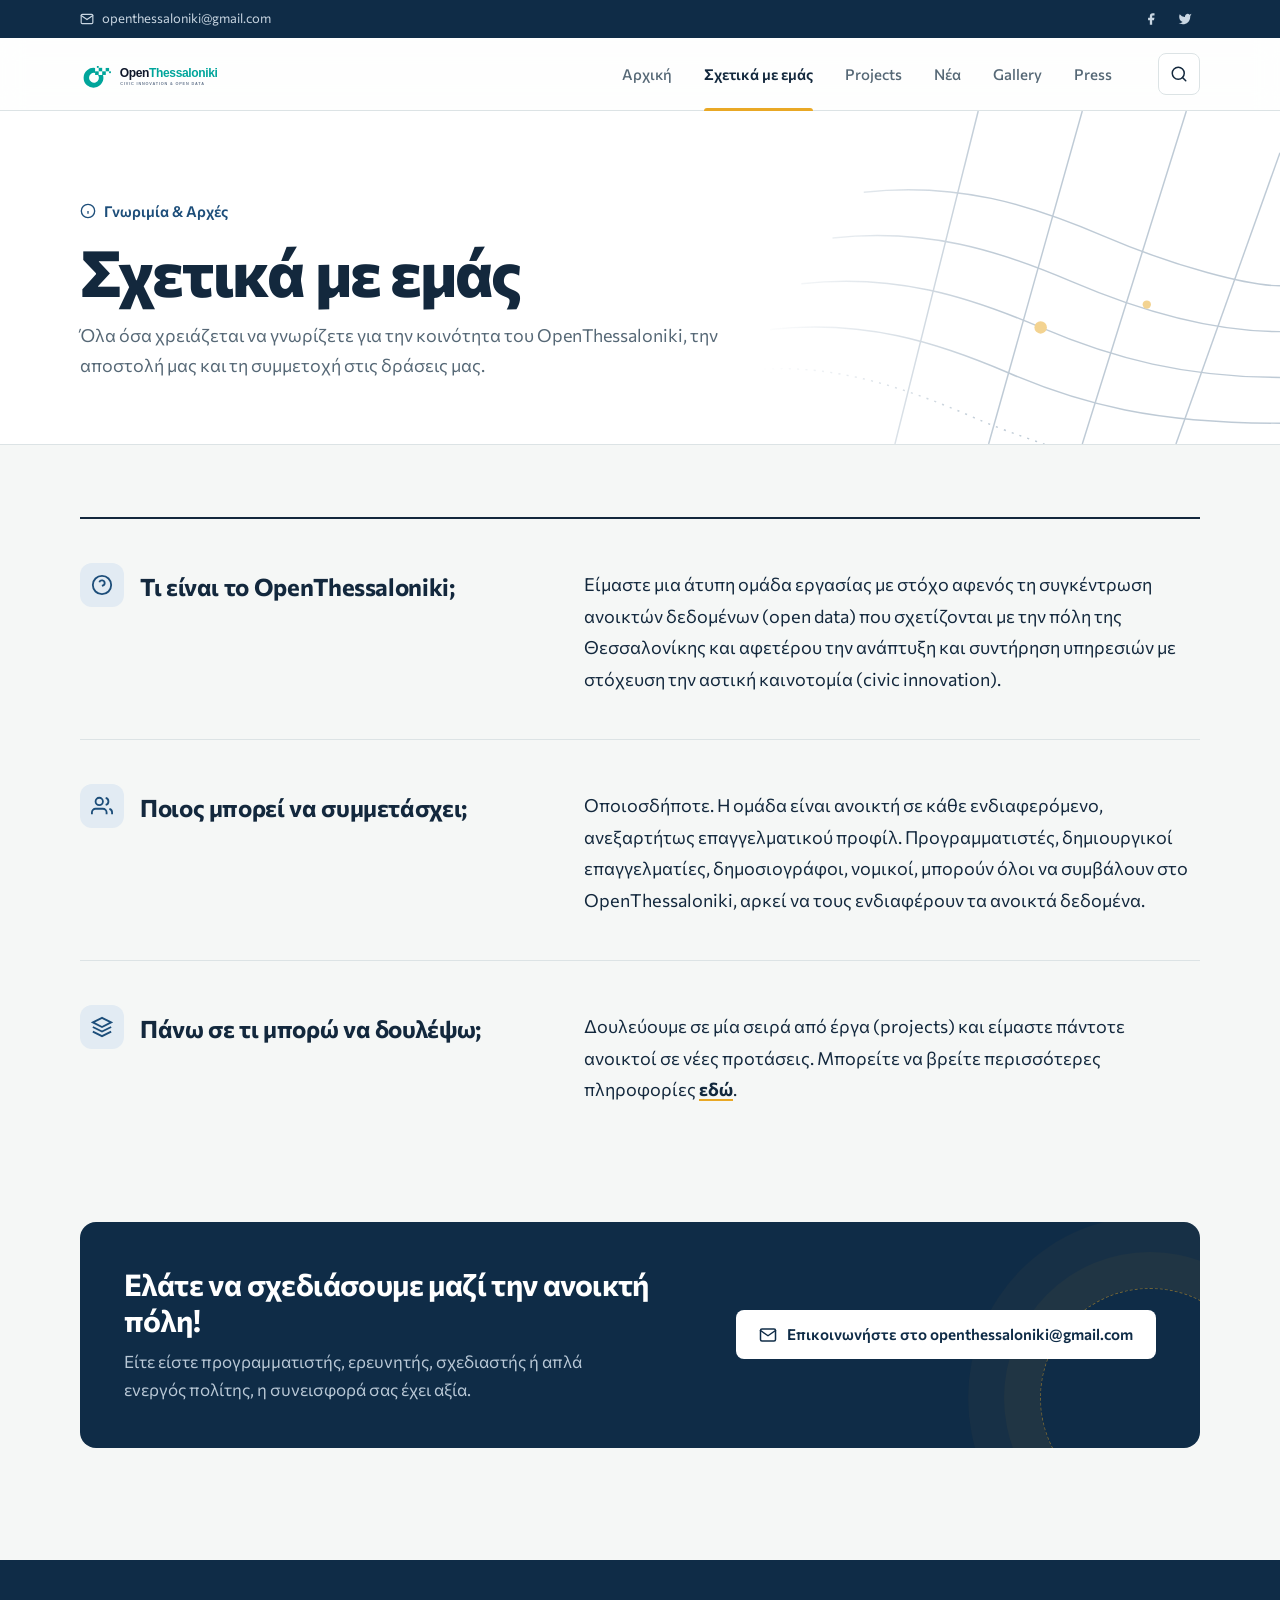
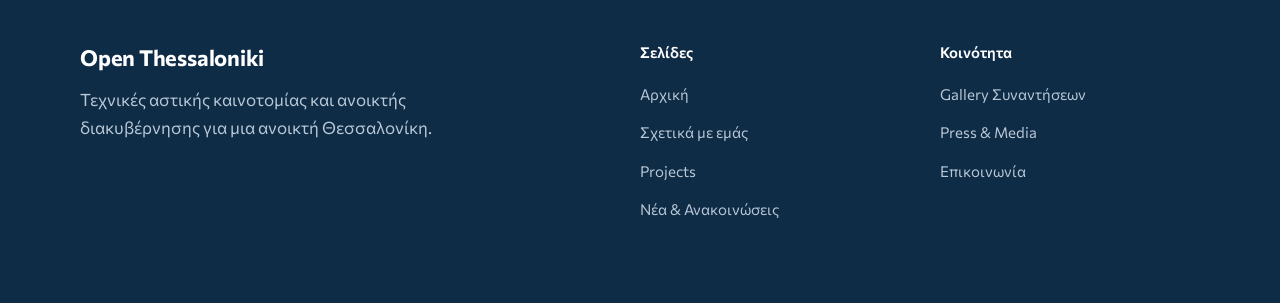
==== commit 96a83ba0: "feat: add base site structure, pages, and CSS styling" ====
--- a/about.html
+++ b/about.html
@@ -1,48 +1,71 @@
 <!DOCTYPE html>
 <html lang="el">
+
 <head>
   <meta charset="UTF-8">
   <meta name="viewport" content="width=device-width, initial-scale=1.0">
   <title>Σχετικά με εμάς – Open Thessaloniki</title>
-  <meta name="description" content="Μάθετε περισσότερα για την ομάδα του OpenThessaloniki, τις αρχές των ανοικτών δεδομένων και πώς μπορείτε να συμμετέχετε ενεργά.">
+  <meta name="description"
+    content="Μάθετε περισσότερα για την ομάδα του OpenThessaloniki, τις αρχές των ανοικτών δεδομένων και πώς μπορείτε να συμμετέχετε ενεργά.">
   <link rel="preconnect" href="https://fonts.googleapis.com">
   <link rel="preconnect" href="https://fonts.gstatic.com" crossorigin>
+  <link href="https://fonts.googleapis.com/css2?family=Commissioner:wght@300;400;500;600;700;800&display=swap"
+    rel="stylesheet">
   <link rel="stylesheet" href="css/style.css">
   <link rel="icon" type="image/svg+xml" href="assets/icon.svg">
 </head>
+
 <body>
 
   <!-- Top Announcement Bar -->
   <div class="top-announcement">
     <div class="container">
       <a href="mailto:openthessaloniki@gmail.com" class="top-email" title="Mail Us">
-        <svg width="14" height="14" viewBox="0 0 24 24" fill="none" stroke="currentColor" stroke-width="2" stroke-linecap="round" stroke-linejoin="round"><path d="M4 4h16c1.1 0 2 .9 2 2v12c0 1.1-.9 2-2 2H4c-1.1 0-2-.9-2-2V6c0-1.1.9-2 2-2z"></path><polyline points="22,6 12,13 2,6"></polyline></svg>
-        openthessaloniki@gmail.com
+        <svg width="14" height="14" viewBox="0 0 24 24" fill="none" stroke="currentColor" stroke-width="2"
+          stroke-linecap="round" stroke-linejoin="round" aria-hidden="true">
+          <path d="M4 4h16c1.1 0 2 .9 2 2v12c0 1.1-.9 2-2 2H4c-1.1 0-2-.9-2-2V6c0-1.1.9-2 2-2z"></path>
+          <polyline points="22,6 12,13 2,6"></polyline>
+        </svg>
+        <span class="top-email-text">openthessaloniki@gmail.com</span>
       </a>
       <div class="top-socials">
-        <a href="http://www.facebook.com/openthessaloniki" title="Open Thessaloniki on Facebook" target="_blank" rel="noopener noreferrer" aria-label="Facebook">
-          <svg width="13" height="13" viewBox="0 0 24 24" fill="currentColor"><path d="M18 2h-3a5 5 0 0 0-5 5v3H7v4h3v8h4v-8h3l1-4h-4V7a1 1 0 0 1 1-1h3z"/></svg>
+        <a href="http://www.facebook.com/openthessaloniki" title="Open Thessaloniki on Facebook" target="_blank"
+          rel="noopener noreferrer" aria-label="Facebook">
+          <svg width="14" height="14" viewBox="0 0 24 24" fill="currentColor" aria-hidden="true">
+            <path d="M18 2h-3a5 5 0 0 0-5 5v3H7v4h3v8h4v-8h3l1-4h-4V7a1 1 0 0 1 1-1h3z" />
+          </svg>
         </a>
-        <a href="https://twitter.com/openthessalonik" title="Open Thessaloniki on Twitter" target="_blank" rel="noopener noreferrer" aria-label="Twitter">
-          <svg width="13" height="13" viewBox="0 0 24 24" fill="currentColor"><path d="M23 3a10.9 10.9 0 0 1-3.14 1.53 4.48 4.48 0 0 0-7.86 3v1A10.66 10.66 0 0 1 3 4s-4 9 5 13a11.64 11.64 0 0 1-7 2c9 5 20 0 20-11.5a4.5 4.5 0 0 0-.08-.83A7.72 7.72 0 0 0 23 3z"/></svg>
+        <a href="https://twitter.com/openthessalonik" title="Open Thessaloniki on Twitter" target="_blank"
+          rel="noopener noreferrer" aria-label="Twitter">
+          <svg width="14" height="14" viewBox="0 0 24 24" fill="currentColor" aria-hidden="true">
+            <path
+              d="M23 3a10.9 10.9 0 0 1-3.14 1.53 4.48 4.48 0 0 0-7.86 3v1A10.66 10.66 0 0 1 3 4s-4 9 5 13a11.64 11.64 0 0 1-7 2c9 5 20 0 20-11.5a4.5 4.5 0 0 0-.08-.83A7.72 7.72 0 0 0 23 3z" />
+          </svg>
         </a>
       </div>
     </div>
   </div>
 
-  <!-- Floating Sticky Header -->
+  <!-- Sticky Header -->
   <header class="site-header">
     <div class="navbar-container">
       <a href="index.html" class="brand-wrapper" title="Open Thessaloniki">
-        <img src="assets/logo.svg" alt="Open Thessaloniki" class="brand-logo-img">
+        <img src="assets/logo.svg" alt="Open Thessaloniki" class="brand-logo-img"
+          onerror="this.style.display='none'; this.nextElementSibling.style.display='block';">
+        <span class="brand-fallback">Open <span>Thessaloniki</span></span>
       </a>
 
-      <button class="mobile-toggle-btn" aria-expanded="false" aria-label="Μενού πλοήγησης">
-        <svg width="18" height="18" viewBox="0 0 24 24" fill="none" stroke="currentColor" stroke-width="2" stroke-linecap="round" stroke-linejoin="round"><line x1="3" y1="12" x2="21" y2="12"></line><line x1="3" y1="6" x2="21" y2="6"></line><line x1="3" y1="18" x2="21" y2="18"></line></svg>
-        Μενού
+      <button class="mobile-toggle-btn" aria-expanded="false" aria-controls="main-nav" aria-label="Μενού πλοήγησης">
+        <svg width="18" height="18" viewBox="0 0 24 24" fill="none" stroke="currentColor" stroke-width="2"
+          stroke-linecap="round" stroke-linejoin="round" aria-hidden="true">
+          <line x1="3" y1="12" x2="21" y2="12"></line>
+          <line x1="3" y1="6" x2="21" y2="6"></line>
+          <line x1="3" y1="18" x2="21" y2="18"></line>
+        </svg>
+        <span class="mobile-toggle-label">Μενού</span>
       </button>
 
-      <nav aria-label="Κεντρική Πλοήγηση">
+      <nav id="main-nav" class="main-nav" aria-label="Κεντρική Πλοήγηση">
         <ul class="nav-links-list">
           <li class="nav-item"><a href="index.html">Αρχική</a></li>
           <li class="nav-item active"><a href="about.html" aria-current="page">Σχετικά με εμάς</a></li>
@@ -54,105 +77,123 @@
       </nav>
 
       <div class="nav-actions">
-        <button class="btn-icon search-toggle-btn" aria-label="Αναζήτηση">
-          <svg width="18" height="18" viewBox="0 0 24 24" fill="none" stroke="currentColor" stroke-width="2" stroke-linecap="round" stroke-linejoin="round"><circle cx="11" cy="11" r="8"></circle><line x1="21" y1="21" x2="16.65" y2="16.65"></line></svg>
+        <button class="btn-icon search-toggle-btn" aria-label="Αναζήτηση" aria-expanded="false"
+          aria-controls="search-panel">
+          <svg width="18" height="18" viewBox="0 0 24 24" fill="none" stroke="currentColor" stroke-width="2"
+            stroke-linecap="round" stroke-linejoin="round" aria-hidden="true">
+            <circle cx="11" cy="11" r="8"></circle>
+            <line x1="21" y1="21" x2="16.65" y2="16.65"></line>
+          </svg>
         </button>
-        <div class="search-modal">
-          <form class="search-form-wrap">
-            <div class="search-input-group">
-              <svg width="16" height="16" viewBox="0 0 24 24" fill="none" stroke="currentColor" stroke-width="2"><circle cx="11" cy="11" r="8"></circle><line x1="21" y1="21" x2="16.65" y2="16.65"></line></svg>
-              <input type="search" placeholder="Αναζήτηση στην ιστοσελίδα..." class="search-input-field" aria-label="Όρος αναζήτησης">
-              <button type="submit" class="btn-primary" style="padding: 6px 14px; font-size: 0.85rem;">Αναζήτηση</button>
-            </div>
-          </form>
-        </div>
+      </div>
+
+      <div class="search-modal" id="search-panel">
+        <form class="search-form-wrap" role="search">
+          <div class="search-input-group">
+            <svg width="16" height="16" viewBox="0 0 24 24" fill="none" stroke="currentColor" stroke-width="2"
+              aria-hidden="true">
+              <circle cx="11" cy="11" r="8"></circle>
+              <line x1="21" y1="21" x2="16.65" y2="16.65"></line>
+            </svg>
+            <input type="search" name="s" placeholder="Αναζήτηση στην ιστοσελίδα..." class="search-input-field"
+              aria-label="Όρος αναζήτησης">
+            <button type="submit" class="btn btn-primary btn-sm">Αναζήτηση</button>
+          </div>
+        </form>
       </div>
     </div>
   </header>
 
-  <main class="container">
-    <!-- Page Header Banner -->
+  <main>
     <section class="page-header-banner">
-      <span class="page-header-tag">
-        <svg width="14" height="14" viewBox="0 0 24 24" fill="none" stroke="currentColor" stroke-width="2"><circle cx="12" cy="12" r="10"></circle><line x1="12" y1="16" x2="12" y2="12"></line><line x1="12" y1="8" x2="12.01" y2="8"></line></svg>
-        Γνωριμία &amp; Αρχές
-      </span>
-      <h1 class="page-header-title">Σχετικά με εμάς</h1>
-      <p class="page-header-lead">
-        Όλα όσα χρειάζεται να γνωρίζετε για την κοινότητα του OpenThessaloniki, την αποστολή μας και τη συμμετοχή στις δράσεις μας.
-      </p>
+      <div class="container">
+        <span class="page-header-tag">
+          <svg width="16" height="16" viewBox="0 0 24 24" fill="none" stroke="currentColor" stroke-width="2"
+            aria-hidden="true">
+            <circle cx="12" cy="12" r="10"></circle>
+            <line x1="12" y1="16" x2="12" y2="12"></line>
+            <line x1="12" y1="8" x2="12.01" y2="8"></line>
+          </svg>
+          Γνωριμία &amp; Αρχές
+        </span>
+        <h1 class="page-header-title">Σχετικά με εμάς</h1>
+        <p class="page-header-lead">
+          Όλα όσα χρειάζεται να γνωρίζετε για την κοινότητα του OpenThessaloniki, την αποστολή μας και τη συμμετοχή στις
+          δράσεις μας.
+        </p>
+      </div>
     </section>
 
-    <!-- Q&A Content Cards -->
-    <div style="max-width: 900px; margin: 0 auto 60px;">
-      <!-- Question 1 -->
-      <div class="bento-card" style="margin-bottom: 24px; padding: 32px;">
-        <div style="display: flex; align-items: flex-start; gap: 16px;">
-          <div class="bento-icon" style="margin-bottom: 0; flex-shrink: 0;">
-            <svg width="24" height="24" viewBox="0 0 24 24" fill="none" stroke="currentColor" stroke-width="2"><circle cx="12" cy="12" r="10"></circle><path d="M9.09 9a3 3 0 0 1 5.83 1c0 2-3 3-3 3"></path><line x1="12" y1="17" x2="12.01" y2="17"></line></svg>
-          </div>
-          <div>
-            <h2 style="font-family: var(--font-display); font-size: 1.35rem; color: var(--slate-900); margin-bottom: 12px; font-weight: 700;">
-              Τι είναι το OpenThessaloniki;
-            </h2>
-            <p style="font-size: 1.05rem; color: var(--slate-700); font-style: italic; line-height: 1.8;">
-              Είμαστε μια άτυπη ομάδα εργασίας με στόχο αφενός τη συγκέντρωση ανοικτών δεδομένων (open data) που σχετίζονται με την πόλη της Θεσσαλονίκης και αφετέρου την ανάπτυξη και συντήρηση υπηρεσιών με στόχευση την αστική καινοτομία (civic innovation).
-            </p>
-          </div>
-        </div>
-      </div>
-
-      <!-- Question 2 -->
-      <div class="bento-card" style="margin-bottom: 24px; padding: 32px;">
-        <div style="display: flex; align-items: flex-start; gap: 16px;">
-          <div class="bento-icon" style="margin-bottom: 0; flex-shrink: 0; background: #e0f2fe; color: #0284c7; border-color: #bae6fd;">
-            <svg width="24" height="24" viewBox="0 0 24 24" fill="none" stroke="currentColor" stroke-width="2"><path d="M17 21v-2a4 4 0 0 0-4-4H5a4 4 0 0 0-4 4v2"></path><circle cx="9" cy="7" r="4"></circle><path d="M23 21v-2a4 4 0 0 0-3-3.87"></path><path d="M16 3.13a4 4 0 0 1 0 7.75"></path></svg>
-          </div>
-          <div>
-            <h2 style="font-family: var(--font-display); font-size: 1.35rem; color: var(--slate-900); margin-bottom: 12px; font-weight: 700;">
-              Ποιος μπορεί να συμμετάσχει;
-            </h2>
-            <p style="font-size: 1.05rem; color: var(--slate-700); font-style: italic; line-height: 1.8;">
-              Οποιοσδήποτε. Η ομάδα είναι ανοικτή σε κάθε ενδιαφερόμενο, ανεξαρτήτως επαγγελματικού προφίλ. Προγραμματιστές, δημιουργικοί επαγγελματίες, δημοσιογράφοι, νομικοί, μπορούν όλοι να συμβάλουν στο OpenThessaloniki, αρκεί να τους ενδιαφέρουν τα ανοικτά δεδομένα.
-            </p>
-          </div>
-        </div>
-      </div>
-
-      <!-- Question 3 -->
-      <div class="bento-card" style="margin-bottom: 32px; padding: 32px;">
-        <div style="display: flex; align-items: flex-start; gap: 16px;">
-          <div class="bento-icon" style="margin-bottom: 0; flex-shrink: 0; background: #fef3c7; color: #d97706; border-color: #fde68a;">
-            <svg width="24" height="24" viewBox="0 0 24 24" fill="none" stroke="currentColor" stroke-width="2"><polygon points="12 2 2 7 12 12 22 7 12 2"></polygon><polyline points="2 17 12 22 22 17"></polyline><polyline points="2 12 12 17 22 12"></polyline></svg>
-          </div>
-          <div>
-            <h2 style="font-family: var(--font-display); font-size: 1.35rem; color: var(--slate-900); margin-bottom: 12px; font-weight: 700;">
-              Πάνω σε τι μπορώ να δουλέψω;
-            </h2>
-            <p style="font-size: 1.05rem; color: var(--slate-700); font-style: italic; line-height: 1.8;">
-              Δουλεύουμε σε μία σειρά από έργα (projects) και είμαστε πάντοτε ανοικτοί σε νέες προτάσεις. Μπορείτε να βρείτε περισσότερες πληροφορίες <a href="projects.html"><strong>εδώ</strong></a>.
-            </p>
-          </div>
-        </div>
-      </div>
-
-      <!-- Contact Banner -->
-      <div style="background: linear-gradient(135deg, var(--teal-50) 0%, #ffffff 100%); border: 1px solid var(--teal-200); border-radius: var(--radius-xl); padding: 36px; text-align: center; box-shadow: var(--shadow-card);">
-        <h3 style="font-family: var(--font-display); font-size: 1.5rem; color: var(--slate-900); margin-bottom: 10px; font-weight: 700;">
-          Ελάτε να σχεδιάσουμε μαζί την ανοικτή πόλη!
-        </h3>
-        <p style="color: var(--slate-600); max-width: 600px; margin: 0 auto 24px; font-size: 1rem;">
-          Είτε είστε προγραμματιστής, ερευνητής, σχεδιαστής ή απλά ενεργός πολίτης, η συνεισφορά σας έχει αξία.
-        </p>
-        <a href="mailto:openthessaloniki@gmail.com" class="btn-primary">
-          <svg width="18" height="18" viewBox="0 0 24 24" fill="none" stroke="currentColor" stroke-width="2" stroke-linecap="round" stroke-linejoin="round"><path d="M4 4h16c1.1 0 2 .9 2 2v12c0 1.1-.9 2-2 2H4c-1.1 0-2-.9-2-2V6c0-1.1.9-2 2-2z"></path><polyline points="22,6 12,13 2,6"></polyline></svg>
+    <div class="container page-body">
+      <dl class="qa-list">
+        <div class="qa-item">
+          <dt class="qa-q">
+            <span class="bento-icon"><svg width="22" height="22" viewBox="0 0 24 24" fill="none" stroke="currentColor"
+                stroke-width="2" aria-hidden="true">
+                <circle cx="12" cy="12" r="10"></circle>
+                <path d="M9.09 9a3 3 0 0 1 5.83 1c0 2-3 3-3 3"></path>
+                <line x1="12" y1="17" x2="12.01" y2="17"></line>
+              </svg></span>
+            <h2>Τι είναι το OpenThessaloniki;</h2>
+          </dt>
+          <dd class="qa-a prose">
+            <p>Είμαστε μια άτυπη ομάδα εργασίας με στόχο αφενός τη συγκέντρωση ανοικτών δεδομένων (open data) που
+              σχετίζονται με την πόλη της Θεσσαλονίκης και αφετέρου την ανάπτυξη και συντήρηση υπηρεσιών με στόχευση την
+              αστική καινοτομία (civic innovation).</p>
+          </dd>
+        </div>
+        <div class="qa-item">
+          <dt class="qa-q">
+            <span class="bento-icon"><svg width="22" height="22" viewBox="0 0 24 24" fill="none" stroke="currentColor"
+                stroke-width="2" aria-hidden="true">
+                <path d="M17 21v-2a4 4 0 0 0-4-4H5a4 4 0 0 0-4 4v2"></path>
+                <circle cx="9" cy="7" r="4"></circle>
+                <path d="M23 21v-2a4 4 0 0 0-3-3.87"></path>
+                <path d="M16 3.13a4 4 0 0 1 0 7.75"></path>
+              </svg></span>
+            <h2>Ποιος μπορεί να συμμετάσχει;</h2>
+          </dt>
+          <dd class="qa-a prose">
+            <p>Οποιοσδήποτε. Η ομάδα είναι ανοικτή σε κάθε ενδιαφερόμενο, ανεξαρτήτως επαγγελματικού προφίλ.
+              Προγραμματιστές, δημιουργικοί επαγγελματίες, δημοσιογράφοι, νομικοί, μπορούν όλοι να συμβάλουν στο
+              OpenThessaloniki, αρκεί να τους ενδιαφέρουν τα ανοικτά δεδομένα.</p>
+          </dd>
+        </div>
+        <div class="qa-item">
+          <dt class="qa-q">
+            <span class="bento-icon"><svg width="22" height="22" viewBox="0 0 24 24" fill="none" stroke="currentColor"
+                stroke-width="2" aria-hidden="true">
+                <polygon points="12 2 2 7 12 12 22 7 12 2"></polygon>
+                <polyline points="2 17 12 22 22 17"></polyline>
+                <polyline points="2 12 12 17 22 12"></polyline>
+              </svg></span>
+            <h2>Πάνω σε τι μπορώ να δουλέψω;</h2>
+          </dt>
+          <dd class="qa-a prose">
+            <p>Δουλεύουμε σε μία σειρά από έργα (projects) και είμαστε πάντοτε ανοικτοί σε νέες προτάσεις. Μπορείτε να
+              βρείτε περισσότερες πληροφορίες <a href="projects.html"><strong>εδώ</strong></a>.</p>
+          </dd>
+        </div>
+      </dl>
+
+      <section class="contact-panel cta-band" aria-labelledby="cta-heading">
+        <div>
+          <h3 id="cta-heading">Ελάτε να σχεδιάσουμε μαζί την ανοικτή πόλη!</h3>
+          <p>Είτε είστε προγραμματιστής, ερευνητής, σχεδιαστής ή απλά ενεργός πολίτης, η συνεισφορά σας έχει αξία.</p>
+        </div>
+        <a href="mailto:openthessaloniki@gmail.com" class="btn btn-primary">
+          <svg width="18" height="18" viewBox="0 0 24 24" fill="none" stroke="currentColor" stroke-width="2"
+            stroke-linecap="round" stroke-linejoin="round" aria-hidden="true">
+            <path d="M4 4h16c1.1 0 2 .9 2 2v12c0 1.1-.9 2-2 2H4c-1.1 0-2-.9-2-2V6c0-1.1.9-2 2-2z"></path>
+            <polyline points="22,6 12,13 2,6"></polyline>
+          </svg>
           Επικοινωνήστε στο openthessaloniki@gmail.com
         </a>
-      </div>
+      </section>
     </div>
   </main>
 
-  <!-- Modern Footer -->
+  <!-- Footer -->
   <footer class="site-main-footer">
     <div class="container">
       <div class="footer-grid-top">
@@ -182,22 +223,17 @@
           </ul>
         </div>
       </div>
-
-      <div class="footer-bottom-legal">
-        <div>
-          // (ɔ)2026 | Ανάπτυξη: <a href="index.html">Ομάδα Open Thessaloniki</a> | Γραφιστική Επιμέλεια: <a href="https://www.behance.net/victwr" target="_blank" rel="noopener noreferrer">Βίκτωρ Γκουντάρας</a>
-        </div>
-        <div>
-          // Η ιστοσελίδα <a href="index.html">Open Thessaloniki</a> δημιουργήθηκε με το λογισμικό ανοικτού κώδικα <a href="https://www.wordpress.org" target="_blank" rel="noopener noreferrer">WordPress</a>
-        </div>
-      </div>
     </div>
   </footer>
 
   <button class="fab-back-to-top" aria-label="Επιστροφή στην κορυφή">
-    <svg width="22" height="22" viewBox="0 0 24 24" fill="none" stroke="currentColor" stroke-width="2.5" stroke-linecap="round" stroke-linejoin="round"><polyline points="18 15 12 9 6 15"></polyline></svg>
+    <svg width="22" height="22" viewBox="0 0 24 24" fill="none" stroke="currentColor" stroke-width="2.5"
+      stroke-linecap="round" stroke-linejoin="round" aria-hidden="true">
+      <polyline points="18 15 12 9 6 15"></polyline>
+    </svg>
   </button>
 
   <script src="js/main.js"></script>
 </body>
-</html>
+
+</html>
--- a/css/style.css
+++ b/css/style.css
@@ -1,1261 +1,2043 @@
-/* ==========================================================================
-   Open Thessaloniki - Ultra-Modern Civic Tech Design System (2026)
-   ========================================================================== */
-
-@import url('https://fonts.googleapis.com/css2?family=Outfit:wght@400;500;600;700;800;900&family=Plus+Jakarta+Sans:ital,wght@0,300;0,400;0,500;0,600;0,700;0,800;1,400;1,600&family=JetBrains+Mono:wght@400;600&display=swap');
-
+/* =========================================================
+   Open Thessaloniki — shared stylesheet
+   ========================================================= */
+
+/* ---------- Tokens ---------- */
 :root {
-  /* Brand Colors */
-  --teal-50: #f0fdfa;
-  --teal-100: #ccfbf1;
-  --teal-200: #99f6e4;
-  --teal-300: #5eead4;
-  --teal-400: #2dd4bf;
-  --teal-500: #00a59b;
-  --teal-600: #0d9488;
-  --teal-700: #0f766e;
-  --teal-800: #115e59;
-  --teal-900: #134e4a;
-  --teal-accent: #00f2fe;
-
-  --cyan-400: #22d3ee;
-  --cyan-500: #06b6d4;
-  --blue-600: #2563eb;
-  --indigo-600: #4f46e5;
-
-  /* Neutral Slate Palette */
-  --slate-50: #f8fafc;
-  --slate-100: #f1f5f9;
-  --slate-200: #e2e8f0;
-  --slate-300: #cbd5e1;
-  --slate-400: #94a3b8;
-  --slate-500: #64748b;
-  --slate-600: #475569;
-  --slate-700: #334155;
-  --slate-800: #1e293b;
-  --slate-900: #0f172a;
-  --slate-950: #020617;
-
-  /* Theme Tokens */
-  --bg-page: #f8fafc;
-  --bg-surface: #ffffff;
-  --bg-surface-glass: rgba(255, 255, 255, 0.85);
-  --bg-surface-alt: #f1f5f9;
-  --text-title: #0f172a;
-  --text-body: #334155;
-  --text-muted: #64748b;
-  --text-subtle: #94a3b8;
-
-  --border-subtle: rgba(226, 232, 240, 0.8);
-  --border-glass: rgba(255, 255, 255, 0.4);
-  --border-focus: var(--teal-500);
-
-  /* Gradients */
-  --gradient-brand: linear-gradient(135deg, #00a59b 0%, #06b6d4 100%);
-  --gradient-brand-glow: linear-gradient(135deg, rgba(0, 165, 155, 0.15) 0%, rgba(6, 182, 212, 0.15) 100%);
-  --gradient-dark: linear-gradient(180deg, #0f172a 0%, #020617 100%);
-  --gradient-hero: radial-gradient(circle at 50% 0%, rgba(0, 165, 155, 0.12) 0%, rgba(6, 182, 212, 0.05) 45%, transparent 70%);
-
-  /* Shadows */
-  --shadow-sm: 0 1px 2px 0 rgba(0, 0, 0, 0.05);
-  --shadow-md: 0 4px 6px -1px rgba(0, 0, 0, 0.07), 0 2px 4px -2px rgba(0, 0, 0, 0.05);
-  --shadow-lg: 0 10px 15px -3px rgba(0, 0, 0, 0.08), 0 4px 6px -4px rgba(0, 0, 0, 0.03);
-  --shadow-xl: 0 20px 25px -5px rgba(0, 0, 0, 0.08), 0 8px 10px -6px rgba(0, 0, 0, 0.03);
-  --shadow-glow: 0 0 25px rgba(0, 165, 155, 0.25);
-  --shadow-card: 0 1px 3px rgba(0, 0, 0, 0.05), 0 20px 25px -5px rgba(15, 23, 42, 0.04);
-
-  /* Typography */
-  --font-display: 'Outfit', -apple-system, BlinkMacSystemFont, sans-serif;
-  --font-sans: 'Plus Jakarta Sans', -apple-system, BlinkMacSystemFont, sans-serif;
-  --font-mono: 'JetBrains Mono', monospace;
-
-  /* Layout */
-  --radius-xs: 4px;
-  --radius-sm: 8px;
-  --radius-md: 14px;
-  --radius-lg: 20px;
-  --radius-xl: 28px;
-  --radius-full: 9999px;
-  --container-max: 1200px;
-  --transition-fast: 0.15s ease;
-  --transition-smooth: 0.3s cubic-bezier(0.16, 1, 0.3, 1);
-}
-
-/* Base Setup */
-*, *::before, *::after {
+  --paper: #F5F7F6;
+  --surface: #FFFFFF;
+  --ink: #13283D;
+  --muted: #566876;
+  --line: #DCE3E5;
+  --sea: #1D4E7A;
+  --sea-deep: #0F2C47;
+  --sea-tint: #E2EBF3;
+  --signal: #E9A825;
+  --btn-bg: #1D4E7A;
+  --btn-fg: #FFFFFF;
+  --btn-bg-hover: #163E62;
+  --focus: #E9A825;
+
+  --font: "Commissioner", "Segoe UI", "Helvetica Neue", Arial, sans-serif;
+  --wrap: 1200px;
+  --gutter: clamp(20px, 4vw, 40px);
+  --header-h: 72px;
+}
+
+@media (prefers-color-scheme: dark) {
+  :root {
+    color-scheme: dark;
+    --paper: #0C1520;
+    --surface: #122030;
+    --ink: #E6ECF1;
+    --muted: #9BACB9;
+    --line: #22364B;
+    --sea: #8BBCE6;
+    --sea-deep: #0A1825;
+    --sea-tint: #10263B;
+    --signal: #F2B840;
+    --btn-bg: #8BBCE6;
+    --btn-fg: #0C1520;
+    --btn-bg-hover: #A6CDEE;
+  }
+}
+
+/* ---------- Base ---------- */
+*,
+*::before,
+*::after {
   box-sizing: border-box;
-  margin: 0;
-  padding: 0;
 }
 
 html {
   scroll-behavior: smooth;
-  font-size: 16px;
-  -webkit-text-size-adjust: 100%;
+  scroll-padding-top: calc(var(--header-h) + 16px);
 }
 
 body {
-  font-family: var(--font-sans);
-  background-color: var(--bg-page);
-  color: var(--text-body);
-  line-height: 1.7;
-  overflow-x: hidden;
-  position: relative;
-  background-image: 
-    radial-gradient(at 100% 0%, rgba(0, 165, 155, 0.06) 0px, transparent 50%),
-    radial-gradient(at 0% 50%, rgba(6, 182, 212, 0.05) 0px, transparent 50%),
-    linear-gradient(to right, rgba(226, 232, 240, 0.4) 1px, transparent 1px),
-    linear-gradient(to bottom, rgba(226, 232, 240, 0.4) 1px, transparent 1px);
-  background-size: 100% 100%, 100% 100%, 48px 48px, 48px 48px;
-  background-position: 0 0, 0 0, -1px -1px, -1px -1px;
+  margin: 0;
+  font-family: var(--font);
+  font-size: 1.0625rem;
+  line-height: 1.65;
+  color: var(--ink);
+  background: var(--paper);
+  -webkit-font-smoothing: antialiased;
+}
+
+img,
+svg {
+  display: block;
+  max-width: 100%;
 }
 
 a {
-  color: var(--teal-600);
-  text-decoration: none;
-  transition: color var(--transition-fast), transform var(--transition-fast);
-}
-
-a:hover {
-  color: var(--teal-700);
-}
-
-img {
-  max-width: 100%;
-  height: auto;
-  display: block;
-}
-
-/* Containers */
+  color: inherit;
+}
+
+:focus-visible {
+  outline: 3px solid var(--focus);
+  outline-offset: 3px;
+  border-radius: 4px;
+}
+
 .container {
   width: 100%;
-  max-width: var(--container-max);
-  margin-left: auto;
-  margin-right: auto;
-  padding-left: 24px;
-  padding-right: 24px;
-}
-
-@media (max-width: 640px) {
-  .container {
-    padding-left: 16px;
-    padding-right: 16px;
-  }
-}
-
-/* ==========================================================================
-   Header & Floating Navigation Bar
-   ========================================================================== */
-
+  max-width: var(--wrap);
+  margin: 0 auto;
+  padding: 0 var(--gutter);
+}
+
+/* ---------- Buttons & links ---------- */
+.btn {
+  display: inline-flex;
+  align-items: center;
+  gap: 10px;
+  font: 600 0.95rem/1.2 var(--font);
+  padding: 14px 22px;
+  border-radius: 8px;
+  text-decoration: none;
+  cursor: pointer;
+  border: 1.5px solid transparent;
+  transition: background-color .15s, border-color .15s, color .15s;
+}
+
+.btn-primary {
+  background: var(--btn-bg);
+  color: var(--btn-fg);
+}
+
+.btn-primary:hover {
+  background: var(--btn-bg-hover);
+}
+
+.btn-secondary {
+  background: transparent;
+  color: var(--ink);
+  border-color: var(--line);
+}
+
+.btn-secondary:hover {
+  border-color: var(--ink);
+}
+
+.btn-sm {
+  padding: 10px 16px;
+  font-size: 0.875rem;
+}
+
+.text-link {
+  display: inline-flex;
+  align-items: center;
+  gap: 8px;
+  font-weight: 600;
+  font-size: 0.95rem;
+  color: var(--sea);
+  text-decoration: none;
+}
+
+.text-link svg {
+  transition: transform .2s;
+}
+
+.text-link:hover svg {
+  transform: translateX(3px);
+}
+
+.text-link:hover {
+  text-decoration: underline;
+  text-underline-offset: 4px;
+}
+
+.prose a:not(.btn) {
+  color: var(--ink);
+  text-decoration-color: var(--signal);
+  text-decoration-thickness: 2px;
+  text-underline-offset: 3px;
+}
+
+.prose a:not(.btn):hover {
+  color: var(--sea);
+}
+
+/* ---------- Top bar ---------- */
 .top-announcement {
-  background: var(--slate-900);
-  color: var(--slate-300);
-  font-size: 0.825rem;
-  padding: 8px 0;
-  border-bottom: 1px solid rgba(255, 255, 255, 0.08);
+  background: var(--sea-deep);
+  color: #C9D6E2;
+  font-size: 0.8125rem;
 }
 
 .top-announcement .container {
   display: flex;
   justify-content: space-between;
   align-items: center;
+  min-height: 38px;
 }
 
 .top-email {
   display: inline-flex;
   align-items: center;
   gap: 8px;
-  color: var(--slate-300);
-  font-weight: 500;
+  text-decoration: none;
 }
 
 .top-email:hover {
-  color: var(--teal-400);
+  color: #fff;
 }
 
 .top-socials {
   display: flex;
-  align-items: center;
-  gap: 10px;
+  gap: 4px;
 }
 
 .top-socials a {
-  display: inline-flex;
-  align-items: center;
-  justify-content: center;
-  width: 26px;
-  height: 26px;
-  border-radius: var(--radius-full);
-  background: rgba(255, 255, 255, 0.08);
-  color: var(--slate-300);
-  transition: var(--transition-fast);
+  display: grid;
+  place-items: center;
+  width: 30px;
+  height: 30px;
+  border-radius: 6px;
 }
 
 .top-socials a:hover {
-  background: var(--teal-500);
-  color: #ffffff;
-  transform: translateY(-2px);
-}
-
-/* Floating Sticky Header */
+  background: rgba(255, 255, 255, .1);
+  color: #fff;
+}
+
+/* ---------- Header ---------- */
 .site-header {
   position: sticky;
-  top: 16px;
-  z-index: 100;
-  padding: 0 16px;
-  margin-top: 12px;
-  margin-bottom: 24px;
-}
-
-@media (max-width: 768px) {
-  .site-header {
-    top: 8px;
-    padding: 0 8px;
-    margin-top: 8px;
-  }
+  top: 0;
+  z-index: 50;
+  background: color-mix(in srgb, var(--surface) 88%, transparent);
+  backdrop-filter: saturate(160%) blur(12px);
+  -webkit-backdrop-filter: saturate(160%) blur(12px);
+  border-bottom: 1px solid var(--line);
 }
 
 .navbar-container {
-  background: rgba(255, 255, 255, 0.88);
-  backdrop-filter: blur(16px);
-  -webkit-backdrop-filter: blur(16px);
-  border: 1px solid var(--border-subtle);
-  box-shadow: var(--shadow-lg);
-  border-radius: var(--radius-xl);
-  padding: 10px 20px;
+  max-width: var(--wrap);
+  margin: 0 auto;
+  padding: 0 var(--gutter);
   display: flex;
   align-items: center;
-  justify-content: space-between;
-  max-width: var(--container-max);
-  margin: 0 auto;
-  transition: var(--transition-smooth);
+  gap: 32px;
+  height: var(--header-h);
+  position: relative;
 }
 
 .brand-wrapper {
   display: flex;
   align-items: center;
-  gap: 12px;
+  gap: 10px;
   text-decoration: none;
+  min-width: 0;
+  flex-shrink: 1;
 }
 
 .brand-logo-img {
-  height: 42px;
+  height: 38px;
   width: auto;
-}
-
-/* Nav Links */
+  max-width: min(240px, 52vw);
+  object-fit: contain;
+  object-position: left center;
+}
+
+.brand-fallback {
+  display: none;
+  font-weight: 800;
+  font-size: 1.125rem;
+  letter-spacing: -0.01em;
+}
+
+.brand-fallback span {
+  font-weight: 400;
+}
+
+.main-nav {
+  margin-left: auto;
+}
+
 .nav-links-list {
   display: flex;
-  align-items: center;
-  gap: 6px;
+  gap: 4px;
   list-style: none;
+  margin: 0;
+  padding: 0;
 }
 
 .nav-item a {
-  display: inline-flex;
-  align-items: center;
-  padding: 8px 16px;
-  font-size: 0.925rem;
+  display: block;
+  position: relative;
+  padding: 10px 14px;
+  border-radius: 6px;
+  font-size: 0.9375rem;
+  font-weight: 500;
+  color: var(--muted);
+  text-decoration: none;
+}
+
+.nav-item a:hover {
+  color: var(--ink);
+  background: var(--sea-tint);
+}
+
+.nav-item.active a {
+  color: var(--ink);
   font-weight: 600;
-  color: var(--slate-700);
-  border-radius: var(--radius-full);
-  transition: var(--transition-fast);
-  text-decoration: none;
-}
-
-.nav-item a:hover {
-  color: var(--teal-600);
-  background: var(--teal-50);
-}
-
-.nav-item.active a {
-  background: var(--gradient-brand);
-  color: #ffffff;
-  box-shadow: 0 4px 12px rgba(0, 165, 155, 0.3);
-}
-
-/* Nav Action Buttons */
+}
+
+.nav-item.active a::after {
+  content: "";
+  position: absolute;
+  left: 14px;
+  right: 14px;
+  bottom: -15px;
+  height: 3px;
+  border-radius: 3px 3px 0 0;
+  background: var(--signal);
+}
+
 .nav-actions {
   display: flex;
   align-items: center;
-  gap: 8px;
+  flex-shrink: 0;
 }
 
 .btn-icon {
-  width: 40px;
-  height: 40px;
-  border-radius: var(--radius-full);
-  border: 1px solid var(--slate-200);
-  background: #ffffff;
-  color: var(--slate-700);
-  display: inline-flex;
-  align-items: center;
-  justify-content: center;
+  display: grid;
+  place-items: center;
+  width: 42px;
+  height: 42px;
+  border-radius: 8px;
+  border: 1px solid var(--line);
+  background: var(--surface);
+  color: var(--ink);
   cursor: pointer;
-  transition: var(--transition-fast);
 }
 
 .btn-icon:hover {
-  border-color: var(--teal-500);
-  color: var(--teal-600);
-  background: var(--teal-50);
-}
-
-/* Mobile Nav Toggle */
+  border-color: var(--ink);
+}
+
 .mobile-toggle-btn {
   display: none;
-  background: var(--slate-100);
-  border: 1px solid var(--slate-200);
-  padding: 8px 14px;
-  border-radius: var(--radius-full);
-  font-weight: 600;
-  font-size: 0.875rem;
-  color: var(--slate-800);
+  margin-left: auto;
+  align-items: center;
+  gap: 8px;
+  font: 600 0.9rem var(--font);
+  color: var(--ink);
+  background: var(--surface);
+  border: 1px solid var(--line);
+  padding: 10px 14px;
+  border-radius: 8px;
   cursor: pointer;
-  align-items: center;
-  gap: 6px;
-}
-
-@media (max-width: 900px) {
-  .mobile-toggle-btn {
-    display: inline-flex;
-  }
-
-  .nav-links-list {
-    display: none;
-    position: absolute;
-    top: calc(100% + 8px);
-    left: 16px;
-    right: 16px;
-    background: rgba(255, 255, 255, 0.98);
-    backdrop-filter: blur(20px);
-    border: 1px solid var(--border-subtle);
-    border-radius: var(--radius-lg);
-    box-shadow: var(--shadow-xl);
-    flex-direction: column;
-    padding: 16px;
-    gap: 8px;
-    z-index: 150;
-  }
-
-  .nav-links-list.is-open {
-    display: flex;
-  }
-
-  .nav-item {
-    width: 100%;
-  }
-
-  .nav-item a {
-    width: 100%;
-    padding: 12px 18px;
-    border-radius: var(--radius-md);
-  }
-}
-
-/* Search Dropdown Modal */
+  flex-shrink: 0;
+  white-space: nowrap;
+}
+
+/* Search panel */
 .search-modal {
   position: absolute;
-  top: calc(100% + 12px);
-  right: 16px;
-  width: min(420px, calc(100vw - 32px));
-  background: #ffffff;
-  border: 1px solid var(--slate-200);
-  border-radius: var(--radius-lg);
-  box-shadow: var(--shadow-xl);
-  padding: 16px;
-  z-index: 200;
+  top: calc(100% + 1px);
+  right: var(--gutter);
+  width: min(520px, calc(100vw - 2 * var(--gutter)));
+  background: var(--surface);
+  border: 1px solid var(--line);
+  border-radius: 12px;
+  box-shadow: 0 18px 40px -18px rgba(15, 44, 71, .35);
+  padding: 10px;
   opacity: 0;
   visibility: hidden;
-  transform: translateY(-8px);
-  transition: var(--transition-smooth);
-}
-
-.search-modal.is-active {
+  transform: translateY(-6px);
+  transition: opacity .18s, transform .18s, visibility .18s;
+}
+
+.search-modal.open {
   opacity: 1;
   visibility: visible;
-  transform: translateY(0);
+  transform: none;
 }
 
 .search-input-group {
   display: flex;
   align-items: center;
-  background: var(--slate-50);
-  border: 1px solid var(--slate-200);
-  border-radius: var(--radius-md);
-  padding: 6px 12px;
-  gap: 8px;
-}
-
-.search-input-group:focus-within {
-  border-color: var(--teal-500);
-  box-shadow: 0 0 0 3px rgba(0, 165, 155, 0.15);
-  background: #ffffff;
+  gap: 10px;
+  padding-left: 10px;
+  color: var(--muted);
 }
 
 .search-input-field {
   flex: 1;
-  border: none;
+  min-width: 0;
+  border: 0;
   background: transparent;
-  padding: 8px 0;
-  font-size: 0.95rem;
-  font-family: inherit;
+  font: 400 1rem var(--font);
+  color: var(--ink);
+  padding: 10px 0;
+}
+
+.search-input-field:focus {
   outline: none;
 }
 
-/* ==========================================================================
-   Hero Section
-   ========================================================================== */
-
+.search-form-wrap:focus-within {
+  outline: 2px solid var(--sea);
+  outline-offset: 6px;
+  border-radius: 6px;
+}
+
+/* ---------- Shared icon tile ---------- */
+.bento-icon {
+  display: grid;
+  place-items: center;
+  width: 48px;
+  height: 48px;
+  flex-shrink: 0;
+  border-radius: 12px;
+  background: var(--sea-tint);
+  color: var(--sea);
+  margin-bottom: 22px;
+}
+
+.bento-title {
+  margin: 0 0 12px;
+  font-size: 1.375rem;
+  line-height: 1.3;
+  font-weight: 700;
+  letter-spacing: -0.015em;
+}
+
+.bento-text {
+  margin: 0;
+  color: var(--muted);
+  max-width: 62ch;
+}
+
+.bento-text a {
+  color: var(--ink);
+  text-decoration-color: var(--signal);
+  text-decoration-thickness: 2px;
+  text-underline-offset: 3px;
+}
+
+.bento-text a:hover {
+  color: var(--sea);
+}
+
+/* =========================================================
+   HOME
+   ========================================================= */
 .hero-section {
-  position: relative;
-  padding: 48px 0 64px;
-  text-align: center;
+  padding: clamp(48px, 8vw, 96px) 0 0;
+  overflow: hidden;
+}
+
+.hero-layout {
+  display: grid;
+  grid-template-columns: minmax(0, 1.1fr) minmax(0, 0.9fr);
+  gap: clamp(32px, 5vw, 72px);
+  align-items: center;
 }
 
 .hero-badge {
   display: inline-flex;
   align-items: center;
-  gap: 8px;
-  padding: 6px 16px;
-  background: var(--teal-50);
-  border: 1px solid var(--teal-200);
-  border-radius: var(--radius-full);
-  color: var(--teal-800);
-  font-size: 0.85rem;
-  font-weight: 700;
-  letter-spacing: 0.5px;
-  text-transform: uppercase;
+  gap: 10px;
+  font-size: 0.875rem;
+  font-weight: 500;
+  color: var(--muted);
   margin-bottom: 24px;
-  box-shadow: 0 2px 8px rgba(0, 165, 155, 0.1);
 }
 
 .hero-badge-pulse {
-  width: 8px;
-  height: 8px;
+  width: 9px;
+  height: 9px;
   border-radius: 50%;
-  background: var(--teal-500);
-  box-shadow: 0 0 0 0 rgba(0, 165, 155, 0.7);
-  animation: pulseGlow 2s infinite;
-}
-
-@keyframes pulseGlow {
-  0% { transform: scale(0.95); box-shadow: 0 0 0 0 rgba(0, 165, 155, 0.7); }
-  70% { transform: scale(1); box-shadow: 0 0 0 8px rgba(0, 165, 155, 0); }
-  100% { transform: scale(0.95); box-shadow: 0 0 0 0 rgba(0, 165, 155, 0); }
+  background: var(--signal);
+  animation: pulse 2.4s ease-out infinite;
+}
+
+@keyframes pulse {
+  0% {
+    box-shadow: 0 0 0 0 color-mix(in srgb, var(--signal) 55%, transparent);
+  }
+
+  70%,
+  100% {
+    box-shadow: 0 0 0 10px transparent;
+  }
 }
 
 .hero-headline {
-  font-family: var(--font-display);
-  font-size: clamp(2rem, 4.5vw, 3.4rem);
-  font-weight: 800;
-  line-height: 1.2;
-  color: var(--slate-900);
-  max-width: 860px;
-  margin: 0 auto 20px;
-  letter-spacing: -0.02em;
-}
-
-.hero-headline-gradient {
-  background: var(--gradient-brand);
-  -webkit-background-clip: text;
-  -webkit-text-fill-color: transparent;
+  margin: 0 0 24px;
+  font-size: clamp(2.4rem, 5.4vw, 4.25rem);
+  line-height: 1.04;
+  font-weight: 750;
+  letter-spacing: -0.03em;
+  text-wrap: balance;
 }
 
 .hero-description {
-  font-size: clamp(1.05rem, 2vw, 1.25rem);
-  color: var(--slate-600);
-  max-width: 780px;
-  margin: 0 auto 36px;
-  line-height: 1.8;
+  margin: 0 0 36px;
+  max-width: 34em;
+  font-size: clamp(1.0625rem, 1.4vw, 1.1875rem);
+  color: var(--muted);
+}
+
+.hero-description strong {
+  color: var(--ink);
+  font-weight: 650;
 }
 
 .hero-cta-group {
   display: flex;
-  align-items: center;
-  justify-content: center;
   flex-wrap: wrap;
-  gap: 16px;
-  margin-bottom: 54px;
-}
-
-/* Buttons */
-.btn-primary {
-  display: inline-flex;
-  align-items: center;
-  gap: 10px;
-  background: var(--gradient-brand);
-  color: #ffffff !important;
+  gap: 12px;
+}
+
+/* City map */
+.city-map {
+  position: relative;
+  aspect-ratio: 1 / 1;
+  border-radius: 20px;
+  overflow: hidden;
+  background: var(--surface);
+  border: 1px solid var(--line);
+}
+
+.city-map svg {
+  width: 100%;
+  height: 100%;
+}
+
+.map-sea {
+  fill: var(--sea-tint);
+}
+
+.map-swell {
+  stroke: var(--sea);
+  stroke-opacity: .18;
+  stroke-width: 1;
+  stroke-dasharray: 2 7;
+  fill: none;
+}
+
+.map-coast {
+  stroke: var(--sea);
+  stroke-opacity: .55;
+  stroke-width: 2;
+  fill: none;
+}
+
+.map-street {
+  stroke: var(--line);
+  stroke-width: 1.4;
+  fill: none;
+}
+
+.map-avenue {
+  stroke: var(--muted);
+  stroke-opacity: .35;
+  stroke-width: 2.2;
+  fill: none;
+}
+
+.map-link {
+  stroke: var(--sea);
+  stroke-width: 1.5;
+  fill: none;
+  stroke-dasharray: 4 5;
+  opacity: 0;
+  animation: mapFade .6s ease forwards;
+}
+
+.map-node {
+  fill: var(--surface);
+  stroke: var(--sea);
+  stroke-width: 2.5;
+}
+
+.map-node.hot {
+  fill: var(--signal);
+  stroke: var(--signal);
+}
+
+.map-node-g {
+  opacity: 0;
+  transform-box: fill-box;
+  transform-origin: center;
+  animation: pop .45s cubic-bezier(.3, 1.6, .5, 1) forwards;
+}
+
+.map-halo {
+  fill: var(--signal);
+  opacity: .25;
+}
+
+@keyframes pop {
+  from {
+    opacity: 0;
+    transform: scale(.2);
+  }
+
+  to {
+    opacity: 1;
+    transform: scale(1);
+  }
+}
+
+@keyframes mapFade {
+  to {
+    opacity: .7;
+  }
+}
+
+/* Stats strip */
+.stats-grid {
+  display: grid;
+  grid-template-columns: repeat(4, 1fr);
+  margin: clamp(48px, 7vw, 88px) 0 0;
+  padding: 0;
+  border-top: 1px solid var(--line);
+  border-bottom: 1px solid var(--line);
+}
+
+.stat-card {
+  padding: 28px 24px 28px 0;
+}
+
+.stat-card+.stat-card {
+  padding-left: 24px;
+  border-left: 1px solid var(--line);
+}
+
+.stat-number {
+  font-size: clamp(1.35rem, 2.2vw, 1.75rem);
   font-weight: 700;
-  font-size: 1rem;
-  padding: 14px 28px;
-  border-radius: var(--radius-full);
-  border: none;
-  cursor: pointer;
-  box-shadow: 0 6px 20px rgba(0, 165, 155, 0.35);
-  transition: var(--transition-smooth);
-  text-decoration: none;
-}
-
-.btn-primary:hover {
-  transform: translateY(-2px);
-  box-shadow: 0 8px 25px rgba(0, 165, 155, 0.45);
-}
-
-.btn-secondary {
-  display: inline-flex;
-  align-items: center;
-  gap: 10px;
-  background: #ffffff;
-  color: var(--slate-800) !important;
+  letter-spacing: -0.02em;
+  line-height: 1.2;
+  margin: 0;
+}
+
+.stat-label {
+  font-size: 0.9rem;
+  color: var(--muted);
+  margin: 6px 0 0;
+}
+
+/* Community */
+.community {
+  padding: clamp(72px, 10vw, 128px) 0;
+}
+
+.section-title-wrap {
+  max-width: 720px;
+  margin-bottom: clamp(36px, 5vw, 56px);
+}
+
+.section-badge {
+  display: block;
+  font-size: 0.9375rem;
   font-weight: 600;
-  font-size: 1rem;
-  padding: 14px 26px;
-  border-radius: var(--radius-full);
-  border: 1px solid var(--slate-200);
-  box-shadow: var(--shadow-sm);
-  transition: var(--transition-smooth);
-  text-decoration: none;
-}
-
-.btn-secondary:hover {
-  border-color: var(--teal-400);
-  background: var(--teal-50);
-  color: var(--teal-700) !important;
-  transform: translateY(-2px);
-}
-
-/* Metric / Stat Pillars */
-.stats-grid {
-  display: grid;
-  grid-template-columns: repeat(auto-fit, minmax(200px, 1fr));
-  gap: 20px;
-  max-width: 960px;
-  margin: 0 auto;
-}
-
-.stat-card {
-  background: #ffffff;
-  border: 1px solid var(--border-subtle);
-  border-radius: var(--radius-lg);
-  padding: 24px 20px;
-  box-shadow: var(--shadow-card);
-  text-align: center;
-  transition: var(--transition-smooth);
-}
-
-.stat-card:hover {
-  transform: translateY(-4px);
-  border-color: var(--teal-300);
-  box-shadow: var(--shadow-xl);
-}
-
-.stat-number {
-  font-family: var(--font-display);
-  font-size: 2.2rem;
-  font-weight: 800;
-  color: var(--teal-600);
-  line-height: 1.1;
-  margin-bottom: 4px;
-}
-
-.stat-label {
-  font-size: 0.875rem;
-  font-weight: 600;
-  color: var(--slate-500);
-  text-transform: uppercase;
-  letter-spacing: 0.5px;
-}
-
-/* ==========================================================================
-   Page Banners (Internal Pages)
-   ========================================================================== */
-
-.page-header-banner {
-  background: linear-gradient(135deg, #0f172a 0%, #1e293b 100%);
-  color: #ffffff;
-  border-radius: var(--radius-xl);
-  padding: 48px 32px;
-  margin-bottom: 40px;
-  position: relative;
-  overflow: hidden;
-  box-shadow: var(--shadow-xl);
-}
-
-.page-header-banner::after {
-  content: '';
-  position: absolute;
-  top: -50%;
-  right: -20%;
-  width: 400px;
-  height: 400px;
-  background: radial-gradient(circle, rgba(0, 165, 155, 0.25) 0%, transparent 70%);
-  pointer-events: none;
-}
-
-.page-header-tag {
-  display: inline-flex;
-  align-items: center;
-  gap: 6px;
-  color: var(--teal-300);
-  font-size: 0.85rem;
+  color: var(--sea);
+  margin-bottom: 10px;
+}
+
+.section-heading {
+  margin: 0;
+  font-size: clamp(1.75rem, 3.4vw, 2.625rem);
+  line-height: 1.15;
   font-weight: 700;
-  text-transform: uppercase;
-  letter-spacing: 1px;
-  margin-bottom: 12px;
-}
-
-.page-header-title {
-  font-family: var(--font-display);
-  font-size: clamp(2rem, 3.5vw, 2.75rem);
-  font-weight: 800;
-  color: #ffffff;
-  margin-bottom: 12px;
-  letter-spacing: -0.01em;
-}
-
-.page-header-lead {
-  font-size: 1.1rem;
-  color: var(--slate-300);
-  max-width: 700px;
-  line-height: 1.6;
-}
-
-/* ==========================================================================
-   Section Layouts & Bento Grids
-   ========================================================================== */
-
-.section-title-wrap {
-  text-align: center;
-  max-width: 680px;
-  margin: 0 auto 36px;
-}
-
-.section-badge {
-  color: var(--teal-600);
-  font-weight: 700;
-  font-size: 0.85rem;
-  text-transform: uppercase;
-  letter-spacing: 1px;
-  margin-bottom: 8px;
-  display: block;
-}
-
-.section-heading {
-  font-family: var(--font-display);
-  font-size: clamp(1.75rem, 3vw, 2.25rem);
-  font-weight: 800;
-  color: var(--slate-900);
-  line-height: 1.25;
-}
-
-/* Bento Grid */
-.bento-grid {
-  display: grid;
-  grid-template-columns: repeat(12, 1fr);
-  gap: 24px;
-  margin-bottom: 48px;
-}
-
-.bento-col-12 { grid-column: span 12; }
-.bento-col-8  { grid-column: span 8; }
-.bento-col-6  { grid-column: span 6; }
-.bento-col-4  { grid-column: span 4; }
-
-@media (max-width: 900px) {
-  .bento-col-8, .bento-col-6, .bento-col-4 {
-    grid-column: span 12;
-  }
-}
-
-.bento-card {
-  background: #ffffff;
-  border: 1px solid var(--border-subtle);
-  border-radius: var(--radius-lg);
-  padding: 32px;
-  box-shadow: var(--shadow-card);
-  transition: var(--transition-smooth);
+  letter-spacing: -0.025em;
+  text-wrap: balance;
+}
+
+.community-top {
+  display: grid;
+  grid-template-columns: minmax(0, 7fr) minmax(0, 5fr);
+  gap: clamp(24px, 3vw, 32px);
+}
+
+.feature {
+  background: var(--surface);
+  border: 1px solid var(--line);
+  border-radius: 16px;
+  padding: clamp(28px, 4vw, 48px);
   display: flex;
   flex-direction: column;
   justify-content: space-between;
+  gap: 32px;
+}
+
+.feature .bento-title {
+  font-size: clamp(1.5rem, 2.4vw, 1.875rem);
+}
+
+/* Dark sea panel (home contact + page CTAs) */
+.contact-panel {
+  background: var(--sea-deep);
+  color: #D3DEE8;
+  border-radius: 16px;
+  padding: clamp(28px, 4vw, 44px);
+  display: flex;
+  flex-direction: column;
+  justify-content: space-between;
+  gap: 28px;
   position: relative;
   overflow: hidden;
 }
 
-.bento-card:hover {
-  transform: translateY(-4px);
-  box-shadow: var(--shadow-xl);
-  border-color: var(--teal-200);
-}
-
-.bento-icon {
-  width: 52px;
-  height: 52px;
-  border-radius: var(--radius-md);
-  background: var(--teal-50);
-  color: var(--teal-600);
-  display: inline-flex;
-  align-items: center;
-  justify-content: center;
-  margin-bottom: 20px;
-  border: 1px solid var(--teal-100);
-}
-
-.bento-title {
-  font-family: var(--font-display);
-  font-size: 1.35rem;
-  font-weight: 700;
-  color: var(--slate-900);
-  margin-bottom: 12px;
-}
-
-.bento-text {
-  font-size: 0.975rem;
-  color: var(--slate-600);
-  line-height: 1.7;
-  margin-bottom: 20px;
-}
-
-/* ==========================================================================
-   Projects Showcases
-   ========================================================================== */
-
-.project-showcase {
-  background: #ffffff;
-  border: 1px solid var(--border-subtle);
-  border-radius: var(--radius-xl);
-  padding: 36px;
-  margin-bottom: 40px;
-  box-shadow: var(--shadow-card);
-}
-
-@media (max-width: 640px) {
-  .project-showcase {
-    padding: 22px;
-  }
-}
-
-.project-badge-pill {
-  display: inline-flex;
-  align-items: center;
-  gap: 6px;
-  background: var(--teal-50);
-  border: 1px solid var(--teal-200);
-  color: var(--teal-700);
-  padding: 4px 12px;
-  border-radius: var(--radius-full);
-  font-size: 0.8rem;
-  font-weight: 700;
-  text-transform: uppercase;
-  margin-bottom: 16px;
-}
-
-.user-story-blueprint {
-  background: linear-gradient(135deg, #0f172a 0%, #1e293b 100%);
-  color: #ffffff;
-  border-radius: var(--radius-lg);
-  padding: 24px 28px;
-  margin: 24px 0;
+.contact-panel::after {
+  content: "";
+  position: absolute;
+  right: -60px;
+  bottom: -60px;
+  width: 220px;
+  height: 220px;
+  border-radius: 50%;
+  border: 1px dashed rgba(233, 168, 37, .45);
+  box-shadow: 0 0 0 36px rgba(233, 168, 37, .04), 0 0 0 72px rgba(233, 168, 37, .03);
+  pointer-events: none;
+}
+
+.contact-panel .bento-icon {
+  background: var(--signal);
+  color: #0F2C47;
+}
+
+.contact-panel .bento-title {
+  color: #fff;
+}
+
+.contact-panel .bento-text {
+  color: #B9C8D6;
+}
+
+.contact-panel .bento-text a {
+  color: #fff;
+}
+
+.contact-actions {
+  display: flex;
+  flex-wrap: wrap;
+  gap: 10px;
   position: relative;
-}
-
-.user-story-line {
-  font-family: var(--font-mono);
-  font-size: 1.05rem;
-  padding: 8px 0;
-  display: flex;
-  align-items: center;
-  gap: 12px;
-  border-bottom: 1px dashed rgba(255, 255, 255, 0.12);
-}
-
-.user-story-line:last-child {
-  border-bottom: none;
-}
-
-.user-story-keyword {
-  color: var(--teal-300);
-  font-weight: 700;
-}
-
-.preview-mockup-row {
-  display: grid;
-  grid-template-columns: repeat(auto-fit, minmax(280px, 1fr));
-  gap: 20px;
-  margin: 28px 0;
-}
-
-.preview-mockup-box {
-  background: var(--slate-50);
-  border: 1px solid var(--slate-200);
-  border-radius: var(--radius-md);
-  padding: 16px;
-  text-align: center;
-}
-
-.preview-mockup-box img {
-  border-radius: var(--radius-sm);
-  margin: 0 auto;
-  cursor: zoom-in;
-  transition: transform 0.3s ease;
-  box-shadow: var(--shadow-md);
-}
-
-.preview-mockup-box img:hover {
-  transform: scale(1.03);
-}
-
-.video-player-frame {
+  z-index: 1;
+}
+
+.contact-panel .btn-primary {
+  background: #fff;
+  color: #0F2C47;
+}
+
+.contact-panel .btn-primary:hover {
+  background: #E2EBF3;
+}
+
+.contact-panel .btn-secondary {
+  color: #fff;
+  border-color: rgba(255, 255, 255, .3);
+}
+
+.contact-panel .btn-secondary:hover {
+  border-color: #fff;
+}
+
+.community-leads {
+  display: grid;
+  grid-template-columns: 1fr 1fr;
+  gap: 0 clamp(24px, 4vw, 56px);
+  margin-top: clamp(40px, 5vw, 64px);
+}
+
+.lead {
+  display: grid;
+  grid-template-columns: auto 1fr;
+  gap: 0 20px;
+  padding-top: 28px;
+  border-top: 2px solid var(--ink);
+}
+
+.lead .bento-icon {
+  margin: 0;
+  width: 44px;
+  height: 44px;
+}
+
+.lead .bento-text {
+  margin-bottom: 18px;
+}
+
+/* =========================================================
+   INNER PAGES — shared header banner
+   ========================================================= */
+.page-header-banner {
   position: relative;
-  padding-bottom: 56.25%;
-  height: 0;
   overflow: hidden;
-  border-radius: var(--radius-lg);
-  margin: 24px 0;
-  background: #000000;
-  box-shadow: var(--shadow-lg);
-}
-
-.video-player-frame iframe {
+  background: var(--surface);
+  border-bottom: 1px solid var(--line);
+  padding: clamp(48px, 7vw, 88px) 0 clamp(40px, 5vw, 64px);
+}
+
+/* faint street-grid + coastline motif, echoing the home map */
+.page-header-banner::before {
+  content: "";
   position: absolute;
   top: 0;
-  left: 0;
+  right: 0;
+  bottom: 0;
+  width: min(520px, 50%);
+  background: url("data:image/svg+xml,%3Csvg xmlns='http://www.w3.org/2000/svg' viewBox='0 0 520 320' preserveAspectRatio='xMaxYMid slice'%3E%3Cg fill='none' stroke='%237F97AD' stroke-width='1.4'%3E%3Cpath d='M0,250 C80,240 150,262 220,292 C260,310 290,318 320,330' stroke-dasharray='2 6'/%3E%3Cpath d='M30,210 C120,200 190,222 260,252 C330,282 400,300 520,300'/%3E%3Cpath d='M60,166 C150,156 220,178 290,208 C360,238 430,256 520,256'/%3E%3Cpath d='M90,122 C180,112 250,134 320,164 C390,194 460,212 520,212'/%3E%3Cpath d='M120,78 C210,68 280,90 350,120 C420,150 490,168 520,168'/%3E%3Cline x1='150' y1='320' x2='230' y2='0'/%3E%3Cline x1='240' y1='320' x2='330' y2='0'/%3E%3Cline x1='330' y1='320' x2='430' y2='0'/%3E%3Cline x1='420' y1='320' x2='520' y2='40'/%3E%3C/g%3E%3Cg fill='%23E9A825'%3E%3Ccircle cx='290' cy='208' r='6'/%3E%3Ccircle cx='392' cy='186' r='4'/%3E%3C/g%3E%3C/svg%3E") right center / cover no-repeat;
+  opacity: .5;
+  -webkit-mask-image: linear-gradient(to right, transparent, #000 45%);
+  mask-image: linear-gradient(to right, transparent, #000 45%);
+  pointer-events: none;
+}
+
+.page-header-banner .container {
+  position: relative;
+}
+
+.page-header-tag {
+  display: inline-flex;
+  align-items: center;
+  gap: 8px;
+  font-size: 0.9375rem;
+  font-weight: 600;
+  color: var(--sea);
+  margin-bottom: 14px;
+}
+
+.page-header-title {
+  margin: 0 0 16px;
+  font-size: clamp(2.5rem, 5.5vw, 4rem);
+  line-height: 1.05;
+  font-weight: 750;
+  letter-spacing: -0.03em;
+}
+
+.page-header-lead {
+  margin: 0;
+  max-width: 38em;
+  font-size: clamp(1.0625rem, 1.4vw, 1.1875rem);
+  color: var(--muted);
+}
+
+.page-body {
+  padding-top: clamp(40px, 6vw, 72px);
+  padding-bottom: clamp(72px, 9vw, 112px);
+}
+
+/* =========================================================
+   ABOUT
+   ========================================================= */
+.qa-list {
+  margin: 0;
+  padding: 0;
+}
+
+.qa-item {
+  display: grid;
+  grid-template-columns: minmax(0, 5fr) minmax(0, 7fr);
+  gap: 16px clamp(28px, 5vw, 64px);
+  padding: clamp(28px, 4vw, 44px) 0;
+  border-top: 1px solid var(--line);
+}
+
+.qa-item:first-child {
+  border-top: 2px solid var(--ink);
+}
+
+.qa-q {
+  display: flex;
+  gap: 16px;
+  align-items: flex-start;
+  margin: 0;
+}
+
+.qa-q .bento-icon {
+  margin: 0;
+  width: 44px;
+  height: 44px;
+}
+
+.qa-q h2 {
+  margin: 8px 0 0;
+  font-size: clamp(1.25rem, 2vw, 1.5rem);
+  line-height: 1.3;
+  font-weight: 700;
+  letter-spacing: -0.015em;
+}
+
+.qa-a {
+  margin: 0;
+}
+
+.qa-a p {
+  margin: 6px 0 0;
+  font-size: 1.125rem;
+  line-height: 1.75;
+  max-width: 60ch;
+}
+
+.cta-band {
+  margin-top: clamp(48px, 6vw, 72px);
+  display: grid;
+  grid-template-columns: minmax(0, 1fr) auto;
+  align-items: center;
+  gap: 24px 48px;
+}
+
+.cta-band h3 {
+  margin: 0 0 10px;
+  color: #fff;
+  font-size: clamp(1.4rem, 2.6vw, 1.875rem);
+  line-height: 1.2;
+  font-weight: 700;
+  letter-spacing: -0.02em;
+}
+
+.cta-band p {
+  margin: 0;
+  color: #B9C8D6;
+  max-width: 46ch;
+}
+
+.cta-band .btn {
+  position: relative;
+  z-index: 1;
+}
+
+/* =========================================================
+   GALLERY
+   ========================================================= */
+.gallery-info-bar {
+  display: flex;
+  align-items: center;
+  justify-content: space-between;
+  flex-wrap: wrap;
+  gap: 12px 24px;
+  padding-bottom: 20px;
+  margin-bottom: clamp(28px, 4vw, 40px);
+  border-bottom: 1px solid var(--line);
+}
+
+.gallery-hint {
+  display: inline-flex;
+  align-items: center;
+  gap: 10px;
+  font-size: 0.9375rem;
+  color: var(--muted);
+}
+
+.gallery-hint svg {
+  color: var(--signal);
+  flex-shrink: 0;
+}
+
+.gallery-count {
+  font-size: 0.875rem;
+  font-weight: 700;
+  color: var(--sea);
+  background: var(--sea-tint);
+  padding: 6px 12px;
+  border-radius: 999px;
+}
+
+.modern-gallery-grid {
+  display: grid;
+  grid-template-columns: repeat(2, minmax(0, 1fr));
+  gap: clamp(36px, 5vw, 56px) clamp(24px, 3vw, 36px);
+}
+
+.gallery-tile {
+  margin: 0;
+}
+
+.gallery-tile-cover {
+  position: relative;
+  display: block;
+  width: 100%;
+  padding: 0;
+  border: 0;
+  cursor: zoom-in;
+  aspect-ratio: 670 / 300;
+  overflow: hidden;
+  border-radius: 14px;
+  background: var(--sea-tint);
+}
+
+.gallery-tile-cover img {
   width: 100%;
   height: 100%;
-  border: none;
-}
-
-/* ==========================================================================
-   News & Articles
-   ========================================================================== */
-
+  object-fit: cover;
+  transition: transform .5s cubic-bezier(.2, .7, .2, 1);
+}
+
+.gallery-tile-cover:hover img,
+.gallery-tile-cover:focus-visible img {
+  transform: scale(1.04);
+}
+
+.gallery-tile-overlay {
+  position: absolute;
+  inset: 0;
+  display: flex;
+  align-items: flex-end;
+  justify-content: flex-start;
+  padding: 18px 20px;
+  background: linear-gradient(to top, rgba(10, 24, 37, .75), rgba(10, 24, 37, 0) 55%);
+  color: #fff;
+  font: 600 0.95rem var(--font);
+  opacity: 0;
+  transition: opacity .2s;
+}
+
+.gallery-tile-overlay span {
+  display: inline-flex;
+  align-items: center;
+  gap: 8px;
+}
+
+.gallery-tile-cover:hover .gallery-tile-overlay,
+.gallery-tile-cover:focus-visible .gallery-tile-overlay {
+  opacity: 1;
+}
+
+.gallery-tile-body {
+  padding-top: 18px;
+}
+
+.gallery-tile-date {
+  font-size: 0.875rem;
+  color: var(--muted);
+  font-variant-numeric: tabular-nums;
+  margin-bottom: 4px;
+}
+
+.gallery-tile-title {
+  margin: 0 0 8px;
+  font-size: 1.3125rem;
+  line-height: 1.3;
+  font-weight: 700;
+  letter-spacing: -0.015em;
+}
+
+.gallery-tile-desc {
+  margin: 0;
+  color: var(--muted);
+  max-width: 52ch;
+}
+
+/* =========================================================
+   NEWS
+   ========================================================= */
 .filter-pills-bar {
   display: flex;
   align-items: center;
   justify-content: space-between;
   flex-wrap: wrap;
-  gap: 14px;
-  padding: 16px 20px;
-  background: #ffffff;
-  border: 1px solid var(--border-subtle);
-  border-radius: var(--radius-lg);
-  box-shadow: var(--shadow-sm);
-  margin-bottom: 32px;
+  gap: 14px 24px;
+  margin-bottom: clamp(20px, 3vw, 32px);
+}
+
+.filter-pills {
+  display: flex;
+  gap: 8px;
+  flex-wrap: wrap;
+}
+
+.filter-label {
+  font-size: 0.875rem;
+  color: var(--muted);
+  font-weight: 500;
 }
 
 .filter-pill-btn {
-  background: var(--slate-100);
-  border: 1px solid transparent;
-  color: var(--slate-700);
-  font-weight: 600;
+  font: 500 0.9rem var(--font);
+  color: var(--ink);
+  background: var(--surface);
+  border: 1px solid var(--line);
+  padding: 8px 16px;
+  border-radius: 999px;
+  cursor: pointer;
+  transition: background-color .15s, color .15s, border-color .15s;
+}
+
+.filter-pill-btn:hover {
+  border-color: var(--ink);
+}
+
+.filter-pill-btn.is-active {
+  background: var(--ink);
+  color: var(--paper);
+  border-color: var(--ink);
+}
+
+.no-search-results {
+  text-align: center;
+  padding: 56px 20px;
+  background: var(--surface);
+  border: 1px dashed var(--line);
+  border-radius: 14px;
+}
+
+.no-search-results h3 {
+  margin: 0;
+  font-size: 1.25rem;
+}
+
+.no-search-results p {
+  margin: 8px 0 0;
+  color: var(--muted);
+}
+
+.news-card-article {
+  display: grid;
+  grid-template-columns: 180px minmax(0, 1fr);
+  gap: 20px clamp(28px, 5vw, 64px);
+  padding: clamp(36px, 5vw, 56px) 0;
+  border-top: 1px solid var(--line);
+}
+
+.news-card-article:first-of-type {
+  border-top: 2px solid var(--ink);
+}
+
+.news-card-meta {
+  align-self: start;
+  position: sticky;
+  top: calc(var(--header-h) + 24px);
+  display: grid;
+  gap: 10px;
+}
+
+.news-date {
+  display: grid;
+  line-height: 1.05;
+}
+
+.news-date-day {
+  font-size: 2rem;
+  font-weight: 750;
+  letter-spacing: -0.03em;
+  font-variant-numeric: tabular-nums;
+}
+
+.news-date-year {
+  font-size: 1rem;
+  font-weight: 500;
+  color: var(--muted);
+  font-variant-numeric: tabular-nums;
+}
+
+.news-author {
+  display: inline-flex;
+  align-items: center;
+  gap: 6px;
   font-size: 0.875rem;
-  padding: 8px 18px;
-  border-radius: var(--radius-full);
-  cursor: pointer;
-  transition: var(--transition-fast);
-}
-
-.filter-pill-btn:hover,
-.filter-pill-btn.is-active {
-  background: var(--teal-600);
-  color: #ffffff;
-}
-
-.news-card-article {
-  background: #ffffff;
-  border: 1px solid var(--border-subtle);
-  border-radius: var(--radius-lg);
-  padding: 32px;
-  margin-bottom: 28px;
-  box-shadow: var(--shadow-card);
-  transition: var(--transition-smooth);
-}
-
-.news-card-article:hover {
-  border-color: var(--teal-200);
-  box-shadow: var(--shadow-lg);
-}
-
-.news-card-meta {
+  color: var(--muted);
+}
+
+.news-card-title {
+  margin: 0 0 20px;
+  font-size: clamp(1.6rem, 3vw, 2.125rem);
+  line-height: 1.15;
+  font-weight: 750;
+  letter-spacing: -0.025em;
+  text-wrap: balance;
+}
+
+.news-card-body {
+  max-width: 70ch;
+}
+
+.news-card-body p {
+  margin: 0 0 16px;
+}
+
+.news-card-body ul {
+  margin: 0 0 20px;
+  padding-left: 22px;
+}
+
+.news-card-body li {
+  margin-bottom: 8px;
+  padding-left: 4px;
+}
+
+.news-card-body li::marker {
+  color: var(--signal);
+}
+
+.news-card-body .list-intro {
+  font-weight: 650;
+  margin-bottom: 10px;
+}
+
+.ebook-wrap {
   display: flex;
-  align-items: center;
-  gap: 16px;
-  font-size: 0.85rem;
-  color: var(--slate-500);
-  margin-bottom: 12px;
-}
-
-.news-card-title {
-  font-family: var(--font-display);
-  font-size: 1.5rem;
-  font-weight: 700;
-  color: var(--slate-900);
-  margin-bottom: 14px;
-}
-
-.news-card-body {
-  color: var(--slate-600);
-  line-height: 1.8;
-  font-size: 1rem;
+  gap: 28px;
+  align-items: flex-start;
+  margin-bottom: 20px;
+}
+
+.ebook-cover {
+  width: 120px;
+  flex-shrink: 0;
+  border-radius: 6px;
+  box-shadow: 0 14px 28px -14px rgba(15, 44, 71, .55);
+}
+
+.news-figure {
+  margin: 28px 0;
+}
+
+.news-figure-wide img {
+  width: 100%;
+  max-height: 340px;
+  object-fit: cover;
+  border-radius: 12px;
+}
+
+.news-figure-poster img {
+  max-height: 480px;
+  width: auto;
+  margin: 0 auto;
+  border-radius: 10px;
+  border: 1px solid var(--line);
+  cursor: zoom-in;
 }
 
 .news-tags-group {
   display: flex;
   flex-wrap: wrap;
   gap: 8px;
-  margin-top: 20px;
+  margin-top: 24px;
 }
 
 .news-tag-badge {
-  background: var(--slate-100);
-  color: var(--slate-600);
-  font-size: 0.8rem;
-  font-weight: 600;
-  padding: 3px 12px;
-  border-radius: var(--radius-full);
-}
-
-/* ==========================================================================
-   Gallery Modern Grid
-   ========================================================================== */
-
-.modern-gallery-grid {
-  display: grid;
-  grid-template-columns: repeat(auto-fill, minmax(320px, 1fr));
-  gap: 28px;
-}
-
-.gallery-tile {
-  background: #ffffff;
-  border: 1px solid var(--border-subtle);
-  border-radius: var(--radius-lg);
+  font-size: 0.8125rem;
+  font-weight: 500;
+  color: var(--sea);
+  background: var(--sea-tint);
+  padding: 4px 10px;
+  border-radius: 6px;
+}
+
+
+/* =========================================================
+   SHARED MEDIA
+   ========================================================= */
+.video-player-frame {
+  position: relative;
+  aspect-ratio: 16 / 9;
+  width: 100%;
+  border-radius: 14px;
   overflow: hidden;
-  box-shadow: var(--shadow-card);
-  transition: var(--transition-smooth);
-}
-
-.gallery-tile:hover {
-  transform: translateY(-6px);
-  box-shadow: var(--shadow-xl);
-}
-
-.gallery-tile-cover {
-  position: relative;
-  height: 220px;
-  overflow: hidden;
-  cursor: zoom-in;
-}
-
-.gallery-tile-cover img {
+  background: #0A1825;
+  border: 1px solid var(--line);
+  margin: 24px 0;
+}
+
+.video-player-frame iframe {
+  position: absolute;
+  inset: 0;
   width: 100%;
   height: 100%;
-  object-fit: cover;
-  transition: transform 0.5s ease;
-}
-
-.gallery-tile:hover .gallery-tile-cover img {
-  transform: scale(1.08);
-}
-
-.gallery-tile-overlay {
-  position: absolute;
-  inset: 0;
-  background: linear-gradient(180deg, transparent 50%, rgba(15, 23, 42, 0.8) 100%);
-  display: flex;
-  align-items: flex-end;
-  padding: 16px;
-  color: #ffffff;
-  opacity: 0;
-  transition: var(--transition-fast);
-}
-
-.gallery-tile:hover .gallery-tile-overlay {
-  opacity: 1;
-}
-
-.gallery-tile-body {
-  padding: 20px;
-}
-
-.gallery-tile-title {
-  font-family: var(--font-display);
-  font-size: 1.2rem;
+  border: 0;
+}
+
+/* =========================================================
+   PROJECTS
+   ========================================================= */
+.project-showcase {
+  display: grid;
+  grid-template-columns: minmax(0, 1fr);
+  padding: clamp(40px, 6vw, 72px) 0;
+  border-top: 1px solid var(--line);
+}
+
+.project-showcase:first-of-type {
+  border-top: 2px solid var(--ink);
+  padding-top: clamp(32px, 4vw, 48px);
+}
+
+.project-head {
+  max-width: 860px;
+  margin-bottom: 28px;
+}
+
+.project-badge-pill {
+  display: inline-flex;
+  align-items: center;
+  gap: 8px;
+  font-size: 0.875rem;
+  font-weight: 600;
+  color: var(--sea);
+  background: var(--sea-tint);
+  padding: 6px 12px;
+  border-radius: 999px;
+  margin-bottom: 18px;
+}
+
+.project-badge-pill.is-safety {
+  color: #B4451F;
+  background: #FBEAE2;
+}
+
+@media (prefers-color-scheme: dark) {
+  .project-badge-pill.is-safety {
+    color: #F4A07E;
+    background: #2E1A14;
+  }
+}
+
+.project-title {
+  margin: 0;
+  font-size: clamp(1.75rem, 3.6vw, 2.625rem);
+  line-height: 1.12;
+  font-weight: 750;
+  letter-spacing: -0.025em;
+  text-wrap: balance;
+}
+
+.project-subtitle {
+  margin: 12px 0 0;
+  font-size: 1.125rem;
+  font-weight: 600;
+  color: var(--sea);
+}
+
+.project-body {
+  max-width: 72ch;
+}
+
+.project-body p {
+  margin: 0 0 18px;
+  font-size: 1.0625rem;
+  line-height: 1.75;
+}
+
+.project-body h3 {
+  margin: 36px 0 10px;
+  font-size: 1.375rem;
   font-weight: 700;
-  color: var(--slate-900);
-  margin-bottom: 6px;
-}
-
-.gallery-tile-date {
-  font-size: 0.825rem;
-  color: var(--teal-600);
+  letter-spacing: -0.015em;
+}
+
+.project-body code {
+  font-family: ui-monospace, "SF Mono", Menlo, Consolas, monospace;
+  font-size: 0.9em;
+  background: var(--sea-tint);
+  color: var(--sea);
+  padding: 2px 6px;
+  border-radius: 4px;
+}
+
+.project-body .note-muted {
+  font-size: 0.95rem;
+  color: var(--muted);
+  font-style: italic;
+}
+
+.project-body .thanks {
+  font-weight: 650;
+}
+
+.project-wide {
+  max-width: 880px;
+}
+
+/* User story template */
+.user-story-blueprint {
+  margin: 8px 0 28px;
+  padding: 6px 0;
+  background: var(--surface);
+  border: 1px solid var(--line);
+  border-radius: 14px;
+  max-width: 520px;
+}
+
+.user-story-line {
+  display: grid;
+  grid-template-columns: 110px 1fr;
+  align-items: center;
+  gap: 16px;
+  padding: 14px 22px;
+}
+
+.user-story-line+.user-story-line {
+  border-top: 1px dashed var(--line);
+}
+
+.user-story-keyword {
+  font-size: 1.25rem;
+  font-weight: 750;
+  letter-spacing: -0.01em;
+}
+
+.user-story-slot {
+  justify-self: start;
+  font-size: 0.9rem;
   font-weight: 600;
-  margin-bottom: 8px;
-}
-
-.gallery-tile-desc {
-  font-size: 0.9rem;
-  color: var(--slate-500);
-  line-height: 1.5;
-}
-
-/* ==========================================================================
-   Press Showcase
-   ========================================================================== */
-
-.press-timeline {
+  letter-spacing: 0.02em;
+  color: var(--ink);
+  background: color-mix(in srgb, var(--signal) 22%, transparent);
+  border: 1.5px dashed var(--signal);
+  border-radius: 6px;
+  padding: 4px 10px;
+}
+
+/* Screenshot pairs */
+.preview-mockup-row {
+  display: grid;
+  grid-template-columns: repeat(2, minmax(0, 1fr));
+  gap: clamp(16px, 3vw, 28px);
+  margin: 12px 0 32px;
+}
+
+.preview-mockup-box {
+  margin: 0;
   display: flex;
   flex-direction: column;
-  gap: 20px;
-  margin: 24px 0 40px;
+  background: var(--sea-tint);
+  border-radius: 14px;
+  padding: clamp(16px, 3vw, 28px) clamp(16px, 3vw, 28px) 16px;
+}
+
+.preview-mockup-box img {
+  max-height: 380px;
+  width: auto;
+  margin: 0 auto;
+  border-radius: 10px;
+  background: #fff;
+  box-shadow: 0 16px 32px -18px rgba(15, 44, 71, .55);
+  cursor: zoom-in;
+}
+
+.preview-mockup-box figcaption {
+  margin-top: 14px;
+  font-size: 0.875rem;
+  font-weight: 600;
+  color: var(--muted);
+  text-align: center;
+}
+
+/* Notes callout */
+.notes-callout {
+  margin: 28px 0;
+  padding: 20px 24px;
+  background: color-mix(in srgb, var(--signal) 10%, var(--surface));
+  border: 1px solid color-mix(in srgb, var(--signal) 45%, transparent);
+  border-left: 4px solid var(--signal);
+  border-radius: 10px;
+}
+
+.notes-callout h4 {
+  margin: 0 0 8px;
+  font-size: 0.95rem;
+  font-weight: 750;
+}
+
+.notes-callout ul {
+  margin: 0;
+  padding-left: 20px;
+  font-size: 0.975rem;
+  line-height: 1.7;
+}
+
+.notes-callout li+li {
+  margin-top: 8px;
+}
+
+.notes-callout li::marker {
+  color: var(--signal);
+}
+
+.project-actions {
+  display: flex;
+  flex-wrap: wrap;
+  gap: 12px;
+  margin-top: 8px;
+}
+
+/* =========================================================
+   PRESS
+   ========================================================= */
+.press-year {
+  display: grid;
+  grid-template-columns: 200px minmax(0, 1fr);
+  gap: 16px clamp(28px, 5vw, 64px);
+  padding: clamp(32px, 4vw, 48px) 0;
+  border-top: 1px solid var(--line);
+}
+
+.press-year:first-of-type {
+  border-top: 2px solid var(--ink);
+}
+
+.press-year-head {
+  align-self: start;
+  position: sticky;
+  top: calc(var(--header-h) + 24px);
+  margin: 0;
+}
+
+.press-year-num {
+  display: block;
+  font-size: clamp(2.5rem, 5vw, 3.5rem);
+  font-weight: 750;
+  letter-spacing: -0.04em;
+  line-height: 1;
+  font-variant-numeric: tabular-nums;
+}
+
+.press-year-label {
+  display: block;
+  margin-top: 10px;
+  font-size: 1rem;
+  font-weight: 600;
+  color: var(--muted);
+  letter-spacing: 0;
+}
+
+.press-timeline {
+  list-style: none;
+  margin: 0;
+  padding: 0;
+}
+
+.press-timeline li+li {
+  border-top: 1px solid var(--line);
 }
 
 .press-card-item {
-  display: flex;
-  align-items: flex-start;
-  gap: 20px;
-  padding: 24px;
-  background: #ffffff;
-  border: 1px solid var(--border-subtle);
-  border-radius: var(--radius-lg);
-  box-shadow: var(--shadow-card);
-  transition: var(--transition-smooth);
-}
-
-.press-card-item:hover {
-  transform: translateX(6px);
-  border-color: var(--teal-300);
-  box-shadow: var(--shadow-lg);
+  display: grid;
+  grid-template-columns: auto minmax(0, 1fr) auto;
+  align-items: center;
+  gap: 18px;
+  padding: 20px 4px;
+  text-decoration: none;
+  color: inherit;
 }
 
 .press-media-icon {
+  display: grid;
+  place-items: center;
   width: 48px;
   height: 48px;
-  border-radius: var(--radius-md);
-  background: var(--teal-50);
-  color: var(--teal-600);
+  border-radius: 12px;
+  background: var(--sea-tint);
+  color: var(--sea);
+}
+
+.press-media-icon.video {
+  background: color-mix(in srgb, var(--signal) 20%, transparent);
+  color: #8A5B00;
+}
+
+@media (prefers-color-scheme: dark) {
+  .press-media-icon.video {
+    color: var(--signal);
+  }
+}
+
+.press-card-heading {
+  margin: 0 0 4px;
+  font-size: 1.125rem;
+  line-height: 1.35;
+  font-weight: 650;
+}
+
+.press-card-outlet {
+  font-size: 0.9rem;
+  color: var(--muted);
+}
+
+.press-card-go {
+  color: var(--muted);
+  transition: transform .2s, color .2s;
+}
+
+.press-card-item:hover .press-card-heading {
+  color: var(--sea);
+  text-decoration: underline;
+  text-decoration-color: var(--signal);
+  text-decoration-thickness: 2px;
+  text-underline-offset: 4px;
+}
+
+.press-card-item:hover .press-card-go {
+  color: var(--sea);
+  transform: translate(2px, -2px);
+}
+
+.press-video {
+  margin-top: 12px;
+}
+
+.press-video h3 {
+  margin: 0;
+  font-size: 1.125rem;
+  font-weight: 700;
+}
+
+.press-video .video-player-frame {
+  margin-top: 14px;
+}
+
+/* =========================================================
+   LIGHTBOX
+   ========================================================= */
+.lightbox {
+  border: 0;
+  padding: 0;
+  margin: 0;
+  width: 100vw;
+  height: 100vh;
+  max-width: 100vw;
+  max-height: 100vh;
+  background: transparent;
+  color: #fff;
+}
+
+.lightbox::backdrop {
+  background: rgba(6, 16, 26, .93);
+}
+
+.lightbox-inner {
+  width: 100%;
+  height: 100%;
+  display: grid;
+  grid-template-rows: auto 1fr auto;
+  padding: 16px clamp(16px, 3vw, 32px) 24px;
+}
+
+.lightbox-top {
   display: flex;
-  align-items: center;
-  justify-content: center;
-  flex-shrink: 0;
-}
-
-.press-media-icon.video {
-  background: #fee2e2;
-  color: #ef4444;
-}
-
-.press-card-heading {
-  font-family: var(--font-display);
-  font-size: 1.15rem;
-  font-weight: 700;
-  color: var(--slate-900);
-  margin-bottom: 4px;
-}
-
-.press-card-outlet {
-  font-size: 0.875rem;
-  color: var(--slate-500);
+  justify-content: space-between;
+  align-items: center;
+  font-size: 0.9rem;
+  color: #B9C8D6;
+  font-variant-numeric: tabular-nums;
+}
+
+.lightbox-stage {
+  display: grid;
+  grid-template-columns: auto 1fr auto;
+  align-items: center;
+  gap: 16px;
+  min-height: 0;
+}
+
+.lightbox-stage img {
+  max-width: 100%;
+  max-height: 78vh;
+  margin: 0 auto;
+  object-fit: contain;
+  border-radius: 6px;
+}
+
+.lightbox-caption {
+  text-align: center;
   font-weight: 500;
-}
-
-/* ==========================================================================
-   Footer
-   ========================================================================== */
-
+  margin: 12px auto 0;
+  max-width: 60ch;
+}
+
+.lightbox-btn {
+  display: grid;
+  place-items: center;
+  width: 48px;
+  height: 48px;
+  border-radius: 50%;
+  background: rgba(255, 255, 255, .1);
+  color: #fff;
+  border: 0;
+  cursor: pointer;
+}
+
+.lightbox-btn:hover {
+  background: rgba(255, 255, 255, .2);
+}
+
+.lightbox-btn[hidden] {
+  visibility: hidden;
+  display: grid;
+}
+
+/* =========================================================
+   FOOTER
+   ========================================================= */
 .site-main-footer {
-  background: var(--slate-950);
-  color: var(--slate-400);
-  padding: 60px 0 32px;
-  margin-top: 80px;
-  border-top: 1px solid rgba(255, 255, 255, 0.08);
+  background: var(--sea-deep);
+  color: #B9C8D6;
+  padding: clamp(56px, 7vw, 80px) 0;
 }
 
 .footer-grid-top {
   display: grid;
   grid-template-columns: 2fr 1fr 1fr;
   gap: 40px;
-  margin-bottom: 48px;
-}
-
-@media (max-width: 768px) {
-  .footer-grid-top {
-    grid-template-columns: 1fr;
-    gap: 32px;
-  }
 }
 
 .footer-brand-title {
-  font-family: var(--font-display);
-  font-size: 1.4rem;
-  font-weight: 800;
-  color: #ffffff;
-  margin-bottom: 12px;
+  color: #fff;
+  font-size: 1.375rem;
+  font-weight: 700;
+  letter-spacing: -0.01em;
+  margin-bottom: 10px;
 }
 
 .footer-brand-desc {
-  font-size: 0.95rem;
-  color: var(--slate-400);
-  max-width: 400px;
-  line-height: 1.6;
+  margin: 0;
+  max-width: 34ch;
 }
 
 .footer-nav-col h4 {
-  color: #ffffff;
-  font-size: 1rem;
-  font-weight: 700;
-  margin-bottom: 16px;
+  margin: 0 0 16px;
+  color: #fff;
+  font-size: 0.9375rem;
+  font-weight: 600;
 }
 
 .footer-nav-col ul {
   list-style: none;
-  display: flex;
-  flex-direction: column;
+  margin: 0;
+  padding: 0;
+  display: grid;
   gap: 10px;
 }
 
 .footer-nav-col a {
-  color: var(--slate-400);
-  font-size: 0.9rem;
-  transition: var(--transition-fast);
+  text-decoration: none;
+  font-size: 0.9375rem;
 }
 
 .footer-nav-col a:hover {
-  color: var(--teal-400);
-}
-
-.footer-bottom-legal {
-  border-top: 1px solid rgba(255, 255, 255, 0.08);
-  padding-top: 24px;
-  display: flex;
-  justify-content: space-between;
-  align-items: center;
-  flex-wrap: wrap;
-  gap: 16px;
-  font-size: 0.85rem;
-}
-
-.footer-bottom-legal a {
-  color: var(--slate-300);
-  font-weight: 500;
-}
-
-.footer-bottom-legal a:hover {
-  color: var(--teal-400);
-}
-
-/* Back to top floating */
+  color: #fff;
+  text-decoration: underline;
+  text-underline-offset: 4px;
+}
+
+/* Back to top */
 .fab-back-to-top {
   position: fixed;
-  bottom: 28px;
-  right: 28px;
+  right: 24px;
+  bottom: 24px;
+  z-index: 40;
   width: 48px;
   height: 48px;
-  border-radius: var(--radius-full);
-  background: var(--gradient-brand);
-  color: #ffffff;
-  display: flex;
-  align-items: center;
-  justify-content: center;
-  box-shadow: 0 4px 15px rgba(0, 165, 155, 0.4);
-  border: none;
+  border-radius: 50%;
+  display: grid;
+  place-items: center;
   cursor: pointer;
+  background: var(--btn-bg);
+  color: var(--btn-fg);
+  border: 0;
+  box-shadow: 0 10px 24px -10px rgba(15, 44, 71, .6);
   opacity: 0;
   visibility: hidden;
-  transform: translateY(12px);
-  transition: var(--transition-smooth);
-  z-index: 99;
-}
-
-.fab-back-to-top.is-visible {
+  transform: translateY(10px);
+  transition: opacity .2s, transform .2s, visibility .2s;
+}
+
+.fab-back-to-top.visible {
   opacity: 1;
   visibility: visible;
-  transform: translateY(0);
-}
-
-.fab-back-to-top:hover {
-  transform: translateY(-3px);
-  box-shadow: 0 8px 25px rgba(0, 165, 155, 0.5);
-}
-
-/* Lightbox Modal */
-.image-lightbox-overlay {
-  position: fixed;
-  inset: 0;
-  background: rgba(2, 6, 23, 0.92);
-  backdrop-filter: blur(12px);
-  display: flex;
-  align-items: center;
-  justify-content: center;
-  z-index: 1000;
-  opacity: 0;
-  visibility: hidden;
-  transition: var(--transition-smooth);
-  padding: 24px;
-}
-
-.image-lightbox-overlay.is-active {
-  opacity: 1;
-  visibility: visible;
-}
-
-.image-lightbox-card {
-  position: relative;
-  max-width: 960px;
-  width: 100%;
-  text-align: center;
-}
-
-.image-lightbox-frame {
-  max-height: 80vh;
-  max-width: 100%;
-  margin: 0 auto;
-  border-radius: var(--radius-md);
-  box-shadow: var(--shadow-xl);
-}
-
-.image-lightbox-caption {
-  color: #ffffff;
-  margin-top: 16px;
-  font-size: 1.05rem;
-  font-weight: 500;
-}
-
-.image-lightbox-close {
-  position: absolute;
-  top: -48px;
-  right: 0;
-  color: #ffffff;
-  font-size: 2rem;
-  background: none;
-  border: none;
-  cursor: pointer;
-}
-
-.image-lightbox-arrow {
-  position: absolute;
-  top: 50%;
-  transform: translateY(-50%);
-  width: 48px;
-  height: 48px;
-  border-radius: var(--radius-full);
-  background: rgba(255, 255, 255, 0.15);
-  color: #ffffff;
-  border: none;
-  display: flex;
-  align-items: center;
-  justify-content: center;
-  cursor: pointer;
-  transition: var(--transition-fast);
-}
-
-.image-lightbox-arrow:hover {
-  background: var(--teal-500);
-}
-
-.image-lightbox-arrow.prev { left: -64px; }
-.image-lightbox-arrow.next { right: -64px; }
-
-@media (max-width: 768px) {
-  .image-lightbox-arrow.prev { left: 8px; }
-  .image-lightbox-arrow.next { right: 8px; }
-}
+  transform: none;
+}
+
+/* =========================================================
+   RESPONSIVE
+   ========================================================= */
+@media (max-width: 1000px) {
+  .hero-layout {
+    grid-template-columns: 1fr;
+  }
+
+  .city-map {
+    aspect-ratio: 16 / 9;
+  }
+
+  .community-top {
+    grid-template-columns: 1fr;
+  }
+}
+
+@media (max-width: 1080px) {
+  .mobile-toggle-btn {
+    display: inline-flex;
+  }
+
+  .navbar-container {
+    gap: 10px;
+  }
+
+  .main-nav {
+    position: absolute;
+    top: 100%;
+    left: 0;
+    right: 0;
+    margin: 0;
+    background: var(--surface);
+    border-bottom: 1px solid var(--line);
+    box-shadow: 0 18px 30px -20px rgba(15, 44, 71, .35);
+    padding: 8px var(--gutter) 16px;
+    max-height: calc(100vh - var(--header-h));
+    overflow-y: auto;
+    display: none;
+  }
+
+  .main-nav.open {
+    display: block;
+  }
+
+  .nav-links-list {
+    flex-direction: column;
+    gap: 2px;
+  }
+
+  .nav-item a {
+    padding: 12px;
+    font-size: 1rem;
+  }
+
+  .nav-item.active a {
+    background: var(--sea-tint);
+  }
+
+  .nav-item.active a::after {
+    left: 0;
+    right: auto;
+    top: 10px;
+    bottom: 10px;
+    width: 3px;
+    height: auto;
+    border-radius: 0 3px 3px 0;
+  }
+}
+
+@media (max-width: 860px) {
+
+  .stats-grid {
+    grid-template-columns: 1fr 1fr;
+  }
+
+  .stat-card:nth-child(3) {
+    padding-left: 0;
+    border-left: 0;
+  }
+
+  .stat-card:nth-child(n+3) {
+    border-top: 1px solid var(--line);
+  }
+
+  .community-leads {
+    grid-template-columns: 1fr;
+    gap: 40px;
+  }
+
+  .page-header-banner::before {
+    opacity: .25;
+    width: 70%;
+  }
+
+  .qa-item {
+    grid-template-columns: 1fr;
+  }
+
+  .cta-band {
+    grid-template-columns: 1fr;
+  }
+
+  .modern-gallery-grid {
+    grid-template-columns: 1fr;
+  }
+
+  .news-card-article {
+    grid-template-columns: 1fr;
+  }
+
+  .press-year {
+    grid-template-columns: 1fr;
+  }
+
+  .press-year-head {
+    position: static;
+    display: flex;
+    align-items: baseline;
+    gap: 14px;
+    flex-wrap: wrap;
+  }
+
+  .press-year-label {
+    margin-top: 0;
+  }
+
+  .news-card-meta {
+    position: static;
+    display: flex;
+    align-items: baseline;
+    gap: 16px;
+    flex-wrap: wrap;
+  }
+
+  .news-date {
+    display: flex;
+    align-items: baseline;
+    gap: 6px;
+  }
+
+  .news-date-day {
+    font-size: 1.125rem;
+  }
+
+  .footer-grid-top {
+    grid-template-columns: 1fr 1fr;
+  }
+
+  .footer-grid-top> :first-child {
+    grid-column: 1 / -1;
+  }
+}
+
+@media (max-width: 520px) {
+  :root {
+    --header-h: 64px;
+  }
+
+  .top-email-text {
+    display: none;
+  }
+
+  .brand-logo-img {
+    height: 30px;
+  }
+
+  .brand-fallback {
+    font-size: 1rem;
+  }
+
+  .btn-icon {
+    width: 40px;
+    height: 40px;
+  }
+
+  .mobile-toggle-btn {
+    padding: 0;
+    width: 40px;
+    height: 40px;
+    justify-content: center;
+  }
+
+  .mobile-toggle-label {
+    position: absolute;
+    width: 1px;
+    height: 1px;
+    overflow: hidden;
+    clip: rect(0 0 0 0);
+    white-space: nowrap;
+  }
+
+  .search-modal {
+    left: var(--gutter);
+    right: var(--gutter);
+    width: auto;
+  }
+
+  .search-input-group .btn {
+    padding: 10px 12px;
+  }
+
+  .city-map {
+    aspect-ratio: 4 / 3;
+  }
+
+  .hero-cta-group .btn {
+    flex: 1 1 100%;
+    justify-content: center;
+  }
+
+  .stat-card,
+  .stat-card+.stat-card {
+    padding: 20px 12px 20px 0;
+  }
+
+  .stat-card:nth-child(even) {
+    padding-left: 16px;
+  }
+
+  .lead {
+    grid-template-columns: 1fr;
+  }
+
+  .lead .bento-icon {
+    margin-bottom: 16px;
+  }
+
+  .cta-band .btn {
+    width: 100%;
+    justify-content: center;
+    text-align: center;
+    white-space: normal;
+  }
+
+  .ebook-wrap {
+    flex-direction: column;
+  }
+
+  .preview-mockup-row {
+    grid-template-columns: 1fr;
+  }
+
+  .user-story-line {
+    grid-template-columns: 1fr;
+    gap: 6px;
+    padding: 12px 18px;
+  }
+
+  .press-card-item {
+    grid-template-columns: auto minmax(0, 1fr);
+  }
+
+  .press-card-go {
+    display: none;
+  }
+
+  .project-actions .btn {
+    width: 100%;
+    justify-content: center;
+  }
+
+  .lightbox-stage {
+    grid-template-columns: 1fr;
+  }
+
+  .lightbox-stage .lightbox-prev,
+  .lightbox-stage .lightbox-next {
+    display: none;
+  }
+}
+
+@media (prefers-reduced-motion: reduce) {
+
+  *,
+  *::before,
+  *::after {
+    animation: none !important;
+    transition: none !important;
+  }
+
+  .map-node-g {
+    opacity: 1;
+  }
+
+  .map-link {
+    opacity: .7;
+  }
+
+  html {
+    scroll-behavior: auto;
+  }
+}
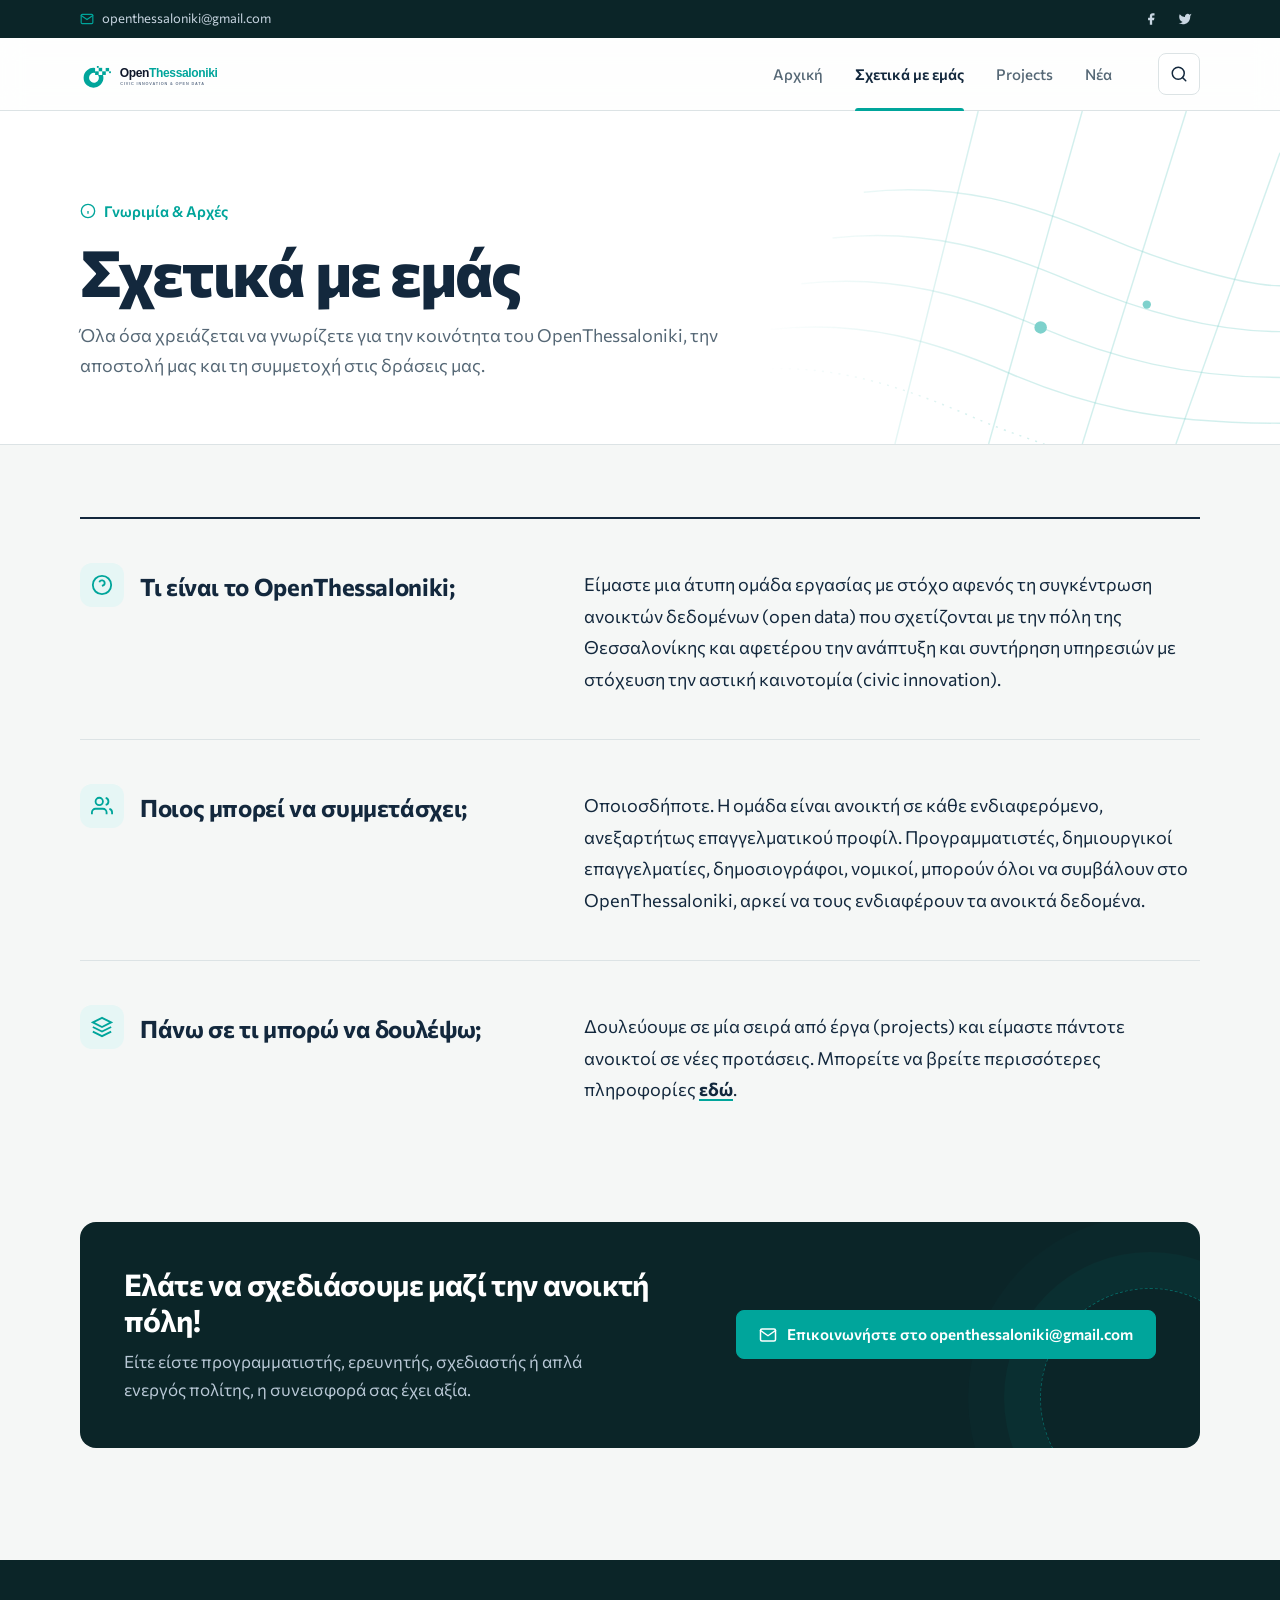
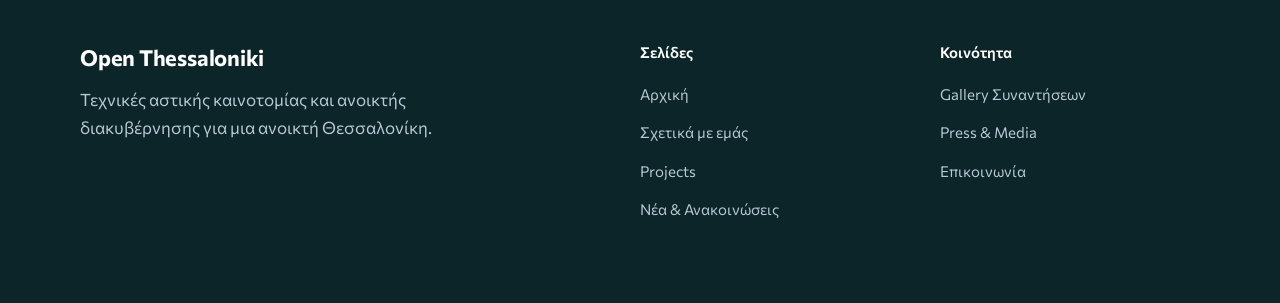
==== commit 49906591: "remove press and gallery pages, delete readme, and add stylesheet" ====
--- a/about.html
+++ b/about.html
@@ -71,8 +71,6 @@
           <li class="nav-item active"><a href="about.html" aria-current="page">Σχετικά με εμάς</a></li>
           <li class="nav-item"><a href="projects.html">Projects</a></li>
           <li class="nav-item"><a href="news.html">Νέα</a></li>
-          <li class="nav-item"><a href="gallery.html">Gallery</a></li>
-          <li class="nav-item"><a href="press.html">Press</a></li>
         </ul>
       </nav>
 
--- a/css/style.css
+++ b/css/style.css
@@ -9,14 +9,21 @@
   --ink: #13283D;
   --muted: #566876;
   --line: #DCE3E5;
-  --sea: #1D4E7A;
-  --sea-deep: #0F2C47;
-  --sea-tint: #E2EBF3;
-  --signal: #E9A825;
-  --btn-bg: #1D4E7A;
+
+  /* Brand Green from Logo (#00a59b) */
+  --brand-green: #00a59b;
+  --brand-green-hover: #008a82;
+  --brand-green-tint: #E6F6F5;
+  --brand-green-deep: #004d48;
+
+  --sea: #00a59b;
+  --sea-deep: #0B2528;
+  --sea-tint: #E6F6F5;
+  --signal: #00a59b;
+  --btn-bg: #00a59b;
   --btn-fg: #FFFFFF;
-  --btn-bg-hover: #163E62;
-  --focus: #E9A825;
+  --btn-bg-hover: #008a82;
+  --focus: #00a59b;
 
   --font: "Commissioner", "Segoe UI", "Helvetica Neue", Arial, sans-serif;
   --wrap: 1200px;
@@ -27,18 +34,23 @@
 @media (prefers-color-scheme: dark) {
   :root {
     color-scheme: dark;
-    --paper: #0C1520;
-    --surface: #122030;
-    --ink: #E6ECF1;
-    --muted: #9BACB9;
-    --line: #22364B;
-    --sea: #8BBCE6;
-    --sea-deep: #0A1825;
-    --sea-tint: #10263B;
-    --signal: #F2B840;
-    --btn-bg: #8BBCE6;
-    --btn-fg: #0C1520;
-    --btn-bg-hover: #A6CDEE;
+    --paper: #091618;
+    --surface: #0e2225;
+    --ink: #E6F4F3;
+    --muted: #8FA6A7;
+    --line: #1c383b;
+    --brand-green: #00a59b;
+    --brand-green-hover: #14b8a6;
+    --brand-green-tint: rgba(0, 165, 155, 0.16);
+    --brand-green-deep: #06191b;
+    --sea: #14b8a6;
+    --sea-deep: #06191b;
+    --sea-tint: rgba(0, 165, 155, 0.16);
+    --signal: #14b8a6;
+    --btn-bg: #00a59b;
+    --btn-fg: #FFFFFF;
+    --btn-bg-hover: #14b8a6;
+    --focus: #14b8a6;
   }
 }
 
@@ -104,10 +116,13 @@
 .btn-primary {
   background: var(--btn-bg);
   color: var(--btn-fg);
+  border-color: var(--btn-bg);
 }
 
 .btn-primary:hover {
   background: var(--btn-bg-hover);
+  border-color: var(--btn-bg-hover);
+  color: var(--btn-fg);
 }
 
 .btn-secondary {
@@ -117,7 +132,8 @@
 }
 
 .btn-secondary:hover {
-  border-color: var(--ink);
+  border-color: var(--brand-green);
+  color: var(--brand-green);
 }
 
 .btn-sm {
@@ -150,13 +166,15 @@
 
 .prose a:not(.btn) {
   color: var(--ink);
-  text-decoration-color: var(--signal);
+  text-decoration: underline;
+  text-decoration-color: var(--brand-green);
   text-decoration-thickness: 2px;
   text-underline-offset: 3px;
+  transition: color .15s, text-decoration-color .15s;
 }
 
 .prose a:not(.btn):hover {
-  color: var(--sea);
+  color: var(--brand-green);
 }
 
 /* ---------- Top bar ---------- */
@@ -180,6 +198,10 @@
   text-decoration: none;
 }
 
+.top-email svg {
+  color: var(--brand-green);
+}
+
 .top-email:hover {
   color: #fff;
 }
@@ -195,11 +217,12 @@
   width: 30px;
   height: 30px;
   border-radius: 6px;
+  transition: background-color .15s, color .15s;
 }
 
 .top-socials a:hover {
-  background: rgba(255, 255, 255, .1);
-  color: #fff;
+  background: rgba(0, 165, 155, .18);
+  color: var(--brand-green);
 }
 
 /* ---------- Header ---------- */
@@ -315,7 +338,8 @@
 }
 
 .btn-icon:hover {
-  border-color: var(--ink);
+  border-color: var(--brand-green);
+  color: var(--brand-green);
 }
 
 .mobile-toggle-btn {
@@ -332,6 +356,12 @@
   cursor: pointer;
   flex-shrink: 0;
   white-space: nowrap;
+  transition: border-color .15s, color .15s;
+}
+
+.mobile-toggle-btn:hover {
+  border-color: var(--brand-green);
+  color: var(--brand-green);
 }
 
 /* Search panel */
@@ -380,7 +410,7 @@
 }
 
 .search-form-wrap:focus-within {
-  outline: 2px solid var(--sea);
+  outline: 2px solid var(--brand-green);
   outline-offset: 6px;
   border-radius: 6px;
 }
@@ -393,9 +423,14 @@
   height: 48px;
   flex-shrink: 0;
   border-radius: 12px;
-  background: var(--sea-tint);
-  color: var(--sea);
+  background: var(--brand-green-tint);
+  color: var(--brand-green);
   margin-bottom: 22px;
+}
+
+.bento-icon svg {
+  color: var(--brand-green);
+  stroke: var(--brand-green);
 }
 
 .bento-title {
@@ -414,13 +449,15 @@
 
 .bento-text a {
   color: var(--ink);
-  text-decoration-color: var(--signal);
+  text-decoration: underline;
+  text-decoration-color: var(--brand-green);
   text-decoration-thickness: 2px;
   text-underline-offset: 3px;
+  transition: color .15s, text-decoration-color .15s;
 }
 
 .bento-text a:hover {
-  color: var(--sea);
+  color: var(--brand-green);
 }
 
 /* =========================================================
@@ -452,13 +489,13 @@
   width: 9px;
   height: 9px;
   border-radius: 50%;
-  background: var(--signal);
+  background: var(--brand-green);
   animation: pulse 2.4s ease-out infinite;
 }
 
 @keyframes pulse {
   0% {
-    box-shadow: 0 0 0 0 color-mix(in srgb, var(--signal) 55%, transparent);
+    box-shadow: 0 0 0 0 rgba(0, 165, 155, .6);
   }
 
   70%,
@@ -502,6 +539,7 @@
   overflow: hidden;
   background: var(--surface);
   border: 1px solid var(--line);
+  box-shadow: 0 20px 48px -24px rgba(0, 165, 155, .25);
 }
 
 .city-map svg {
@@ -509,22 +547,51 @@
   height: 100%;
 }
 
+.city-map-badge {
+  position: absolute;
+  bottom: 16px;
+  left: 16px;
+  display: inline-flex;
+  align-items: center;
+  gap: 8px;
+  padding: 8px 14px;
+  border-radius: 999px;
+  background: color-mix(in srgb, var(--surface) 92%, transparent);
+  backdrop-filter: blur(8px);
+  -webkit-backdrop-filter: blur(8px);
+  border: 1px solid var(--line);
+  font-size: 0.8125rem;
+  font-weight: 600;
+  color: var(--brand-green);
+  box-shadow: 0 4px 14px rgba(0, 165, 155, .15);
+  pointer-events: none;
+}
+
+.city-map-badge-dot {
+  width: 8px;
+  height: 8px;
+  border-radius: 50%;
+  background: var(--brand-green);
+  box-shadow: 0 0 0 3px rgba(0, 165, 155, .25);
+  animation: pulse 2.4s ease-out infinite;
+}
+
 .map-sea {
-  fill: var(--sea-tint);
+  fill: var(--brand-green-tint);
 }
 
 .map-swell {
-  stroke: var(--sea);
-  stroke-opacity: .18;
+  stroke: var(--brand-green);
+  stroke-opacity: .25;
   stroke-width: 1;
   stroke-dasharray: 2 7;
   fill: none;
 }
 
 .map-coast {
-  stroke: var(--sea);
-  stroke-opacity: .55;
-  stroke-width: 2;
+  stroke: var(--brand-green);
+  stroke-opacity: .8;
+  stroke-width: 2.4;
   fill: none;
 }
 
@@ -542,7 +609,7 @@
 }
 
 .map-link {
-  stroke: var(--sea);
+  stroke: var(--brand-green);
   stroke-width: 1.5;
   fill: none;
   stroke-dasharray: 4 5;
@@ -552,13 +619,13 @@
 
 .map-node {
   fill: var(--surface);
-  stroke: var(--sea);
+  stroke: var(--brand-green);
   stroke-width: 2.5;
 }
 
 .map-node.hot {
-  fill: var(--signal);
-  stroke: var(--signal);
+  fill: var(--brand-green);
+  stroke: var(--brand-green);
 }
 
 .map-node-g {
@@ -569,8 +636,8 @@
 }
 
 .map-halo {
-  fill: var(--signal);
-  opacity: .25;
+  fill: var(--brand-green);
+  opacity: .28;
 }
 
 @keyframes pop {
@@ -694,14 +761,18 @@
   width: 220px;
   height: 220px;
   border-radius: 50%;
-  border: 1px dashed rgba(233, 168, 37, .45);
-  box-shadow: 0 0 0 36px rgba(233, 168, 37, .04), 0 0 0 72px rgba(233, 168, 37, .03);
+  border: 1px dashed rgba(0, 165, 155, .5);
+  box-shadow: 0 0 0 36px rgba(0, 165, 155, .05), 0 0 0 72px rgba(0, 165, 155, .025);
   pointer-events: none;
 }
 
 .contact-panel .bento-icon {
-  background: var(--signal);
-  color: #0F2C47;
+  background: var(--brand-green);
+  color: #fff;
+}
+
+.contact-panel .bento-icon svg {
+  stroke: #fff;
 }
 
 .contact-panel .bento-title {
@@ -714,6 +785,9 @@
 
 .contact-panel .bento-text a {
   color: #fff;
+  text-decoration: underline;
+  text-decoration-color: var(--brand-green);
+  text-underline-offset: 3px;
 }
 
 .contact-actions {
@@ -725,21 +799,26 @@
 }
 
 .contact-panel .btn-primary {
-  background: #fff;
-  color: #0F2C47;
+  background: var(--brand-green);
+  color: #fff;
+  border-color: var(--brand-green);
 }
 
 .contact-panel .btn-primary:hover {
-  background: #E2EBF3;
+  background: var(--brand-green-hover);
+  border-color: var(--brand-green-hover);
+  color: #fff;
 }
 
 .contact-panel .btn-secondary {
   color: #fff;
-  border-color: rgba(255, 255, 255, .3);
+  border-color: rgba(255, 255, 255, .35);
 }
 
 .contact-panel .btn-secondary:hover {
-  border-color: #fff;
+  border-color: var(--brand-green);
+  color: var(--brand-green);
+  background: rgba(0, 165, 155, .12);
 }
 
 .community-leads {
@@ -786,7 +865,7 @@
   right: 0;
   bottom: 0;
   width: min(520px, 50%);
-  background: url("data:image/svg+xml,%3Csvg xmlns='http://www.w3.org/2000/svg' viewBox='0 0 520 320' preserveAspectRatio='xMaxYMid slice'%3E%3Cg fill='none' stroke='%237F97AD' stroke-width='1.4'%3E%3Cpath d='M0,250 C80,240 150,262 220,292 C260,310 290,318 320,330' stroke-dasharray='2 6'/%3E%3Cpath d='M30,210 C120,200 190,222 260,252 C330,282 400,300 520,300'/%3E%3Cpath d='M60,166 C150,156 220,178 290,208 C360,238 430,256 520,256'/%3E%3Cpath d='M90,122 C180,112 250,134 320,164 C390,194 460,212 520,212'/%3E%3Cpath d='M120,78 C210,68 280,90 350,120 C420,150 490,168 520,168'/%3E%3Cline x1='150' y1='320' x2='230' y2='0'/%3E%3Cline x1='240' y1='320' x2='330' y2='0'/%3E%3Cline x1='330' y1='320' x2='430' y2='0'/%3E%3Cline x1='420' y1='320' x2='520' y2='40'/%3E%3C/g%3E%3Cg fill='%23E9A825'%3E%3Ccircle cx='290' cy='208' r='6'/%3E%3Ccircle cx='392' cy='186' r='4'/%3E%3C/g%3E%3C/svg%3E") right center / cover no-repeat;
+  background: url("data:image/svg+xml,%3Csvg xmlns='http://www.w3.org/2000/svg' viewBox='0 0 520 320' preserveAspectRatio='xMaxYMid slice'%3E%3Cg fill='none' stroke='%2300a59b' stroke-opacity='0.35' stroke-width='1.4'%3E%3Cpath d='M0,250 C80,240 150,262 220,292 C260,310 290,318 320,330' stroke-dasharray='2 6'/%3E%3Cpath d='M30,210 C120,200 190,222 260,252 C330,282 400,300 520,300'/%3E%3Cpath d='M60,166 C150,156 220,178 290,208 C360,238 430,256 520,256'/%3E%3Cpath d='M90,122 C180,112 250,134 320,164 C390,194 460,212 520,212'/%3E%3Cpath d='M120,78 C210,68 280,90 350,120 C420,150 490,168 520,168'/%3E%3Cline x1='150' y1='320' x2='230' y2='0'/%3E%3Cline x1='240' y1='320' x2='330' y2='0'/%3E%3Cline x1='330' y1='320' x2='430' y2='0'/%3E%3Cline x1='420' y1='320' x2='520' y2='40'/%3E%3C/g%3E%3Cg fill='%2300a59b'%3E%3Ccircle cx='290' cy='208' r='6'/%3E%3Ccircle cx='392' cy='186' r='4'/%3E%3C/g%3E%3C/svg%3E") right center / cover no-repeat;
   opacity: .5;
   -webkit-mask-image: linear-gradient(to right, transparent, #000 45%);
   mask-image: linear-gradient(to right, transparent, #000 45%);
@@ -930,7 +1009,7 @@
 }
 
 .gallery-hint svg {
-  color: var(--signal);
+  color: var(--brand-green);
   flex-shrink: 0;
 }
 
@@ -1064,13 +1143,14 @@
 }
 
 .filter-pill-btn:hover {
-  border-color: var(--ink);
+  border-color: var(--brand-green);
+  color: var(--brand-green);
 }
 
 .filter-pill-btn.is-active {
-  background: var(--ink);
-  color: var(--paper);
-  border-color: var(--ink);
+  background: var(--brand-green);
+  color: #fff;
+  border-color: var(--brand-green);
 }
 
 .no-search-results {
@@ -1166,7 +1246,7 @@
 }
 
 .news-card-body li::marker {
-  color: var(--signal);
+  color: var(--brand-green);
 }
 
 .news-card-body .list-intro {
@@ -1382,8 +1462,8 @@
   font-weight: 600;
   letter-spacing: 0.02em;
   color: var(--ink);
-  background: color-mix(in srgb, var(--signal) 22%, transparent);
-  border: 1.5px dashed var(--signal);
+  background: color-mix(in srgb, var(--brand-green) 16%, transparent);
+  border: 1.5px dashed var(--brand-green);
   border-radius: 6px;
   padding: 4px 10px;
 }
@@ -1427,9 +1507,9 @@
 .notes-callout {
   margin: 28px 0;
   padding: 20px 24px;
-  background: color-mix(in srgb, var(--signal) 10%, var(--surface));
-  border: 1px solid color-mix(in srgb, var(--signal) 45%, transparent);
-  border-left: 4px solid var(--signal);
+  background: color-mix(in srgb, var(--brand-green) 8%, var(--surface));
+  border: 1px solid color-mix(in srgb, var(--brand-green) 35%, transparent);
+  border-left: 4px solid var(--brand-green);
   border-radius: 10px;
 }
 
@@ -1451,7 +1531,7 @@
 }
 
 .notes-callout li::marker {
-  color: var(--signal);
+  color: var(--brand-green);
 }
 
 .project-actions {
@@ -1532,13 +1612,13 @@
 }
 
 .press-media-icon.video {
-  background: color-mix(in srgb, var(--signal) 20%, transparent);
-  color: #8A5B00;
+  background: var(--brand-green-tint);
+  color: var(--brand-green);
 }
 
 @media (prefers-color-scheme: dark) {
   .press-media-icon.video {
-    color: var(--signal);
+    color: var(--brand-green);
   }
 }
 
@@ -1560,15 +1640,15 @@
 }
 
 .press-card-item:hover .press-card-heading {
-  color: var(--sea);
+  color: var(--brand-green);
   text-decoration: underline;
-  text-decoration-color: var(--signal);
+  text-decoration-color: var(--brand-green);
   text-decoration-thickness: 2px;
   text-underline-offset: 4px;
 }
 
 .press-card-item:hover .press-card-go {
-  color: var(--sea);
+  color: var(--brand-green);
   transform: translate(2px, -2px);
 }
 
@@ -1658,7 +1738,8 @@
 }
 
 .lightbox-btn:hover {
-  background: rgba(255, 255, 255, .2);
+  background: var(--brand-green);
+  color: #fff;
 }
 
 .lightbox-btn[hidden] {
@@ -1717,6 +1798,7 @@
 .footer-nav-col a:hover {
   color: #fff;
   text-decoration: underline;
+  text-decoration-color: var(--brand-green);
   text-underline-offset: 4px;
 }
 
@@ -1735,11 +1817,15 @@
   background: var(--btn-bg);
   color: var(--btn-fg);
   border: 0;
-  box-shadow: 0 10px 24px -10px rgba(15, 44, 71, .6);
+  box-shadow: 0 10px 24px -10px rgba(0, 165, 155, .6);
   opacity: 0;
   visibility: hidden;
   transform: translateY(10px);
-  transition: opacity .2s, transform .2s, visibility .2s;
+  transition: opacity .2s, transform .2s, visibility .2s, background-color .15s;
+}
+
+.fab-back-to-top:hover {
+  background: var(--btn-bg-hover);
 }
 
 .fab-back-to-top.visible {
